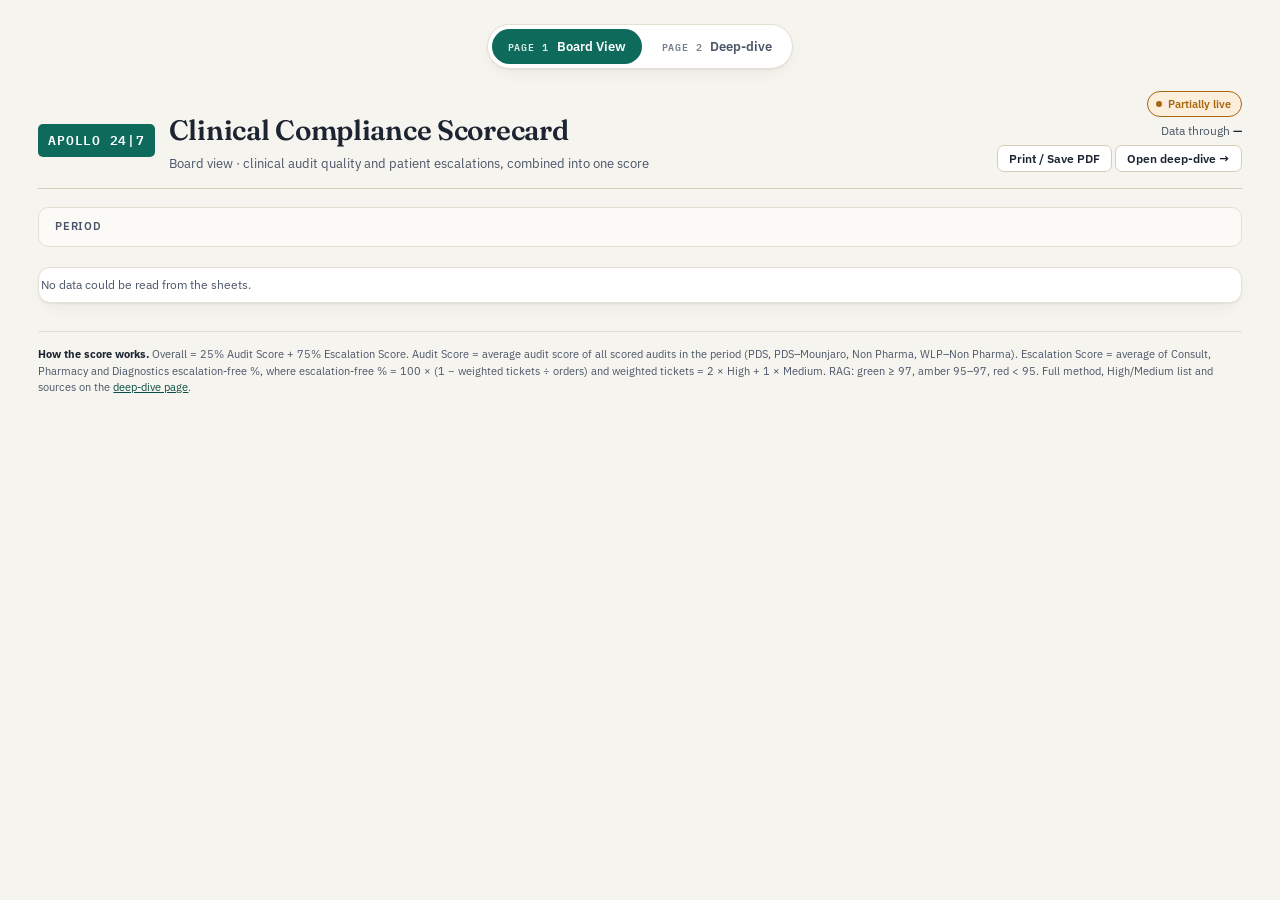
==== scorecard/index.html @ ef75a19c "Add Clinical Compliance Scorecard (board view + deep-dive)" ====
<!doctype html>
<html lang="en">
<head>
<meta charset="utf-8">
<meta name="viewport" content="width=device-width, initial-scale=1">
<title>Clinical Compliance Scorecard</title>
<link rel="preconnect" href="https://fonts.googleapis.com">
<link rel="preconnect" href="https://fonts.gstatic.com" crossorigin>
<link href="https://fonts.googleapis.com/css2?family=Fraunces:opsz,wght@9..144,500;9..144,600&family=IBM+Plex+Sans:wght@400;500;600;700&family=IBM+Plex+Mono:wght@400;500;600&display=swap" rel="stylesheet">
<link rel="stylesheet" href="cc.css">
</head>
<body>
<div class="wrap">
  <div class="pages"><nav>
    <a class="on" href="./"><span class="k">PAGE 1</span>Board View</a>
    <a href="deepdive.html"><span class="k">PAGE 2</span>Deep-dive</a>
  </nav></div>

  <header class="top">
    <div class="top-id">
      <span class="mark">APOLLO 24|7</span>
      <div>
        <h1>Clinical Compliance Scorecard</h1>
        <p>Board view &middot; clinical audit quality and patient escalations, combined into one score</p>
      </div>
    </div>
    <div class="top-meta">
      <span class="status-chip off" id="status"><span class="dot"></span><span id="statusText">Loading live data…</span></span>
      <span>Data through <b id="through">—</b></span>
      <span class="noprint"><button class="btn" onclick="window.print()">Print / Save PDF</button> <a class="btn" href="deepdive.html">Open deep-dive &rarr;</a></span>
    </div>
  </header>

  <div class="periodbar">
    <span class="lbl">Period</span>
    <div class="chips" id="periodChips"></div>
    <span class="range" id="rangeLabel"></span>
  </div>

  <div id="note"></div>
  <div id="content"><div class="loading">Reading the audit, ticket and order sheets…</div></div>

  <footer>
    <div><b style="color:var(--ink)">How the score works.</b> Overall = 25% Audit Score + 75% Escalation Score. Audit Score = average audit score of all scored audits in the period (PDS, PDS&ndash;Mounjaro, Non Pharma, WLP&ndash;Non Pharma). Escalation Score = average of Consult, Pharmacy and Diagnostics escalation-free %, where escalation-free % = 100 &times; (1 &minus; weighted tickets &divide; orders) and weighted tickets = 2 &times; High + 1 &times; Medium. RAG: green &ge; 97, amber 95&ndash;97, red &lt; 95. Full method, High/Medium list and sources on the <a href="deepdive.html">deep-dive page</a>.</div>
  </footer>
</div>

<script src="cc-core.js"></script>
<script>
(function(){
  "use strict";
  var U = CC.util, DATA = null, PERIODS = [], SEL = null;
  function esc(s){ return String(s==null?"":s).replace(/&/g,"&amp;").replace(/</g,"&lt;").replace(/>/g,"&gt;"); }
  function fi(n){ return (n==null||isNaN(n)) ? "—" : Math.round(n).toLocaleString("en-IN"); }
  function f1(n,d){ return (n==null||isNaN(n)) ? "—" : n.toFixed(d==null?1:d); }
  function ragLabel(r){ return r==="green"?"On track":(r==="amber"?"Watch":(r==="red"?"Action needed":"No data")); }
  /* change arrow; higherIsBetter decides the colour */
  function delta(cur, prev, d, higherIsBetter, suffix){
    if(cur==null||prev==null||isNaN(cur)||isNaN(prev)) return '<span class="delta flat">no comparison</span>';
    var diff = cur-prev, eps = Math.pow(10,-(d==null?1:d))/2;
    if(Math.abs(diff) < eps) return '<span class="delta flat">&#9644; no change</span>';
    var good = higherIsBetter ? diff>0 : diff<0;
    return '<span class="delta '+(good?'up':'down')+'">'+(diff>0?'&#9650; +':'&#9660; ')+f1(diff,d)+(suffix||'')+'</span>';
  }

  function render(){
    var p = SEL, pv = CC.previousOf(p);
    var R = CC.compute(DATA, p.start, p.end), P = CC.compute(DATA, pv.start, pv.end);
    var prevOk = pv.start >= CC.CFG.FIRST_MONTH+"-01";
    if(!prevOk) P = null;
    document.getElementById("rangeLabel").innerHTML = U.dateLabel(p.start)+" &ndash; "+U.dateLabel(p.end)+(P?' &middot; compared with <b>'+esc(pv.label)+'</b>':'');
    Array.prototype.forEach.call(document.querySelectorAll("#periodChips .chip"), function(c){ c.classList.toggle("on", c.dataset.k===p.key); });

    /* data-quality note */
    var notes=[];
    if(R.audit.incomplete){
      notes.push("<b>Audit data is incomplete for this period.</b> The live "+R.audit.missing.map(function(m){ return esc(m.type)+" sheet"+(m.from?" starts on "+U.dateLabel(m.from):" has no rows"); }).join(", ")+
        ", so the Audit Score here only covers the audits still held in the sheets. Older audits need an archive sheet (or the BigQuery archive) to be counted.");
    }
    document.getElementById("note").innerHTML = notes.map(function(n){ return '<div class="note">'+n+'</div>'; }).join("");

    var A=R.audit, T=R.tickets, PT=P&&P.tickets;
    /* the comparison window's audits may be missing (rolling audit sheets): then don't compare audit or overall */
    var auditCmp = !!(P && !P.audit.incomplete && !A.incomplete);
    var PA = auditCmp ? P.audit : null;
    var html = '';
    /* ---- hero ---- */
    html += '<div class="hero">';
    html += '<div class="panel score-card '+R.rag+'"><div class="k">Overall clinical compliance score</div>'+
      '<div class="score-big"><span class="v tnum">'+f1(R.overall)+'</span><span class="of">/ 100</span></div>'+
      '<div style="display:flex;gap:10px;align-items:center;flex-wrap:wrap"><span class="rag '+R.rag+'">'+ragLabel(R.rag)+'</span>'+(auditCmp?delta(R.overall,P.overall,1,true)+' <span style="font-size:11.5px;color:var(--ink-soft)">vs '+esc(pv.label)+'</span>':(P?'<span style="font-size:11.5px;color:var(--ink-soft)">no like-for-like comparison: '+esc(pv.label)+' audit data incomplete</span>':''))+'</div>'+
      '<div class="formula"><code>25% &times; '+f1(A.score)+'</code> + <code>75% &times; '+f1(T.score,2)+'</code> = <code>'+f1(R.overall,2)+'</code></div></div>';

    var covPct = A.coverage, covMax = 5, tgtL = CC.CFG.COVERAGE_TARGET_LOW, tgtH = CC.CFG.COVERAGE_TARGET_HIGH;
    html += '<div class="panel"><span class="weight">25%</span><div class="lbl">Audit Score</div>'+
      '<div class="comp-big"><span class="v tnum">'+f1(A.score)+'</span><span class="u">%</span></div>'+
      (PA?delta(A.score,PA.score,1,true,' pts'):(P?'<span class="delta flat">no comparison (audit data incomplete)</span>':''))+
      '<ul class="facts"><li><span><b>'+fi(A.scored)+'</b> scored audits &middot; <b>'+fi(A.zero)+'</b> zero-score (critical)</span></li>'+
      '<li><span><b>'+f1(A.passPct)+'%</b> of audits scored 90% or more</span></li></ul>'+
      '<div class="cov"><div class="lbl" style="margin-bottom:5px">Audit coverage &middot; <b style="color:var(--ink);font-family:var(--font-mono)">'+f1(covPct,2)+'%</b> of '+fi(A.consults)+' consults (target '+tgtL+'&ndash;'+tgtH+'%)</div>'+
      '<div class="bar"><span class="tgt" style="left:'+(tgtL/covMax*100)+'%;width:'+((tgtH-tgtL)/covMax*100)+'%"></span><i style="width:'+Math.min(100,(covPct||0)/covMax*100)+'%"></i></div>'+
      '<div class="cap"><span>0%</span><span>'+covMax+'%</span></div></div></div>';

    html += '<div class="panel"><span class="weight">75%</span><div class="lbl">Escalation Score</div>'+
      '<div class="comp-big"><span class="v tnum">'+f1(T.score,2)+'</span><span class="u">%</span></div>'+
      (PT?delta(T.score,PT.score,2,true,' pts'):'')+
      '<ul class="facts"><li><span><b>'+fi(T.tickets)+'</b> patient escalations &middot; <b>'+fi(T.high)+'</b> High &middot; <b>'+fi(T.medium)+'</b> Medium</span></li>'+
      '<li><span><b>'+f1(T.per10k)+'</b> weighted escalations per 10,000 orders '+(PT?delta(T.per10k,PT.per10k,1,false):'')+'</span></li>'+
      '<li><span>across <b>'+fi(T.orders)+'</b> orders (consult, pharmacy, diagnostics)</span></li></ul></div>';
    html += '</div>';

    /* ---- business lines ---- */
    html += '<div class="section-label"><span class="n">01</span>By business line</div>';
    html += '<div class="panel"><div class="tbl-wrap"><table><thead><tr><th>Business line</th><th class="num">Orders</th><th class="num">Escalations</th><th class="num">High</th><th class="num">Medium</th><th class="num">Weighted / 10k orders</th><th class="num">vs '+(P?esc(pv.label):'previous')+'</th><th class="num">Escalation-free score</th></tr></thead><tbody>';
    T.lines.forEach(function(b,i){
      var pb = PT ? PT.lines[i] : null;
      var r = CC.rag(b.score);
      html += '<tr><td><b>'+esc(b.label)+'</b></td><td class="num">'+fi(b.orders)+'</td><td class="num">'+fi(b.tickets)+'</td><td class="num">'+fi(b.high)+'</td><td class="num">'+fi(b.medium)+'</td>'+
        '<td class="num">'+f1(b.per10k)+'</td><td class="num">'+(pb?delta(b.per10k,pb.per10k,1,false):'—')+'</td>'+
        '<td class="num"><span class="rag '+r+'" style="font-family:var(--font-mono)">'+f1(b.score,2)+'</span></td></tr>';
    });
    html += '<tr class="total"><td>All</td><td class="num">'+fi(T.orders)+'</td><td class="num">'+fi(T.tickets)+'</td><td class="num">'+fi(T.high)+'</td><td class="num">'+fi(T.medium)+'</td><td class="num">'+f1(T.per10k)+'</td><td class="num">'+(PT?delta(T.per10k,PT.per10k,1,false):'—')+'</td><td class="num">'+f1(T.score,2)+' <span style="font-weight:400;color:var(--ink-soft)">(avg)</span></td></tr>';
    html += '</tbody></table></div></div>';

    /* ---- key points + trend ---- */
    html += '<div class="grid2" style="margin-top:0">';
    html += '<div><div class="section-label"><span class="n">02</span>Key points for the board</div><div class="panel"><ul class="points">'+keyPoints(R,P,pv).join("")+'</ul></div></div>';
    html += '<div><div class="section-label"><span class="n">03</span>Month-on-month trend</div><div class="panel">'+trend()+'</div></div>';
    html += '</div>';

    document.getElementById("content").innerHTML = html;
  }

  function keyPoints(R,P,pv){
    var out=[], A=R.audit, T=R.tickets;
    var cls = R.rag==="green"?"":(R.rag==="amber"?"warn":"crit");
    out.push('<li class="'+cls+'"><span class="ic">1</span><span>Overall clinical compliance is <b>'+f1(R.overall)+'</b> ('+ragLabel(R.rag).toLowerCase()+')'+
      ((P&&!P.audit.incomplete&&!A.incomplete)?', '+(R.overall>=P.overall?'up':'down')+' '+f1(Math.abs(R.overall-P.overall))+' points on '+esc(pv.label):'')+'. Escalation Score '+f1(T.score,2)+(P?' ('+(T.score>=P.tickets.score?'up':'down')+' from '+f1(P.tickets.score,2)+')':'')+'.</span></li>');
    var worst = T.lines.filter(function(b){ return b.per10k!=null; }).sort(function(a,b){ return b.per10k-a.per10k; })[0];
    if(worst){
      var pw = P ? P.tickets.lines.filter(function(b){ return b.key===worst.key; })[0] : null;
      out.push('<li class="warn"><span class="ic">2</span><span><b>'+esc(worst.label)+'</b> has the highest escalation rate: <b>'+f1(worst.per10k)+'</b> weighted escalations per 10,000 orders'+
        (pw&&pw.per10k!=null?' ('+(worst.per10k>pw.per10k?'up':'down')+' from '+f1(pw.per10k)+')':'')+'.</span></li>');
    }
    var allHigh=[]; T.lines.forEach(function(b){ b.catList.forEach(function(c){ if(c.sev==="High") allHigh.push({bu:b.label, cat:c.cat, n:c.n}); }); });
    allHigh.sort(function(a,b){ return b.n-a.n; });
    if(allHigh.length && T.high){
      var top=allHigh[0];
      out.push('<li class="crit"><span class="ic">3</span><span>Top High-severity issue: <b>'+esc(top.cat)+'</b> ('+esc(top.bu)+'), <b>'+fi(top.n)+'</b> tickets, '+f1(top.n/T.high*100,0)+'% of all High tickets.</span></li>');
    }
    var cov=A.coverage, inT = cov!=null && cov>=CC.CFG.COVERAGE_TARGET_LOW;
    out.push('<li class="'+(inT?'':'warn')+'"><span class="ic">4</span><span>Audits covered <b>'+f1(cov,2)+'%</b> of consults (target '+CC.CFG.COVERAGE_TARGET_LOW+'&ndash;'+CC.CFG.COVERAGE_TARGET_HIGH+'%), with an average audit score of <b>'+f1(A.score)+'%</b> and <b>'+fi(A.zero)+'</b> zero-score audits.</span></li>');
    return out;
  }

  function trend(){
    var rows = PERIODS.map(function(p){ var r=CC.compute(DATA,p.start,p.end); return {p:p, r:r}; });
    function block(name, get, d, max, min, alt){
      return '<div class="trend-row"><div class="nm">'+name+'</div><div class="trend-cols">'+rows.map(function(x){
        var v=get(x.r); var w = v==null?0:Math.max(2,Math.min(100,(v-min)/(max-min)*100));
        return '<div class="tcol"><span class="m">'+esc(x.p.short)+(x.p.partial?' MTD':'')+(x.r.audit.incomplete?' *':'')+'</span><span class="bar"><i'+(alt?' class="alt"':'')+' style="width:'+w+'%"></i></span><span class="v">'+f1(v,d)+'</span></div>';
      }).join("")+'</div></div>';
    }
    return '<div class="trend">'+
      block("Overall score", function(r){ return r.overall; }, 1, 100, 90)+
      block("Audit Score %", function(r){ return r.audit.score; }, 1, 100, 80)+
      block("Escalation Score %", function(r){ return r.tickets.score; }, 2, 100, 98)+
      block("Weighted escalations / 10k orders", function(r){ return r.tickets.per10k; }, 1, 150, 0, true)+
      '</div><p class="desc" style="margin:12px 0 0">Bars are scaled to show change: overall 90&ndash;100, audit 80&ndash;100, escalation 98&ndash;100, escalation rate 0&ndash;150. * = audit data incomplete that month: the live PDS and Non Pharma audit sheets only hold audits from '+U.dateLabel(DATA.auditFrom&&DATA.auditFrom["PDS"])+', so those months\' audit and overall scores lean on the projects that are still complete.</p>';
  }

  function setStatus(){
    var st = DATA.status, bad = Object.keys(st).filter(function(k){ return st[k]!=="ok"; });
    var chip=document.getElementById("status");
    chip.className = "status-chip"+(bad.length?" warn":"");
    document.getElementById("statusText").textContent = bad.length ? "Partially live" : "Live from Google Sheets";
    chip.title = Object.keys(st).map(function(k){ return k+": "+st[k]; }).join("\n");
    document.getElementById("through").textContent = U.dateLabel(DATA.through);
  }

  CC.load().then(function(d){
    DATA = d; PERIODS = CC.periods(d); setStatus();
    if(!PERIODS.length){ document.getElementById("content").innerHTML='<div class="panel empty">No data could be read from the sheets.</div>'; return; }
    /* default: the last complete month, or MTD if nothing complete yet */
    /* default: the latest period whose audit data is complete (the audit sheets keep a rolling window),
       otherwise the last complete month */
    var okP = PERIODS.filter(function(p){ return !CC.compute(DATA,p.start,p.end).audit.incomplete; });
    var full = PERIODS.filter(function(p){ return !p.partial; });
    SEL = okP.length ? okP[okP.length-1] : (full.length ? full[full.length-1] : PERIODS[PERIODS.length-1]);
    var saved=null; try{ saved=localStorage.getItem("cc_period"); }catch(e){}
    PERIODS.forEach(function(p){ if(p.key===saved) SEL=p; });
    document.getElementById("periodChips").innerHTML = PERIODS.map(function(p){ return '<button class="chip" data-k="'+p.key+'"'+(CC.compute(DATA,p.start,p.end).audit.incomplete?' title="Audit data incomplete for this month"':'')+'>'+esc(p.label)+(CC.compute(DATA,p.start,p.end).audit.incomplete?' *':'')+'</button>'; }).join("");
    document.getElementById("periodChips").addEventListener("click", function(e){
      var k=e.target.dataset&&e.target.dataset.k; if(!k) return;
      PERIODS.forEach(function(p){ if(p.key===k) SEL=p; });
      try{ localStorage.setItem("cc_period", k); }catch(err){}
      render();
    });
    render();
  }).catch(function(e){
    document.getElementById("content").innerHTML='<div class="panel empty">Could not load data: '+esc(e&&e.message||e)+'</div>';
  });
})();
</script>
</body>
</html>
---- scorecard/cc.css ----
/* Clinical Compliance Scorecard — shared styles (Board + Deep-dive) */
:root{
  --ink:#1B2430; --ink-soft:#4A5568; --ink-faint:#6B7380; --paper:#F6F4EE; --surface:#FFFFFF; --surface-2:#FBFAF6;
  --line:#E4DFD1; --line-strong:#D3CCB8; --accent:#0E6B5C; --accent-ink:#0A4E43;
  --accent-soft:#E2F0EA; --accent-soft-line:#BFDCCE; --good:#2E7D46; --good-soft:#E5F3E7;
  --warn:#A8650F; --warn-soft:#FBEEDA; --crit:#AE2E20; --crit-soft:#FBE7E2;
  --shadow: 0 1px 2px rgba(27,36,48,.06), 0 6px 20px -8px rgba(27,36,48,.10);
  --font-display:'Fraunces', Georgia, 'Iowan Old Style', serif;
  --font-body:'IBM Plex Sans', -apple-system, BlinkMacSystemFont, 'Segoe UI', sans-serif;
  --font-mono:'IBM Plex Mono', ui-monospace, SFMono-Regular, Menlo, monospace;
}
@media (prefers-color-scheme: dark){
  :root:not([data-theme="light"]){
    --ink:#EDE9DE; --ink-soft:#AFA890; --ink-faint:#8F8A76; --paper:#181A16; --surface:#212319; --surface-2:#1D1F17;
    --line:#34362A; --line-strong:#43452F; --accent:#4FBFA3; --accent-ink:#8FDCC6;
    --accent-soft:#1C2E28; --accent-soft-line:#2E4A3F; --good:#5FBF7A; --good-soft:#1B2A1E;
    --warn:#E0A64B; --warn-soft:#332711; --crit:#E37060; --crit-soft:#341C17;
    --shadow: 0 1px 2px rgba(0,0,0,.3), 0 10px 26px -10px rgba(0,0,0,.5);
  }
}
:root[data-theme="dark"]{
  --ink:#EDE9DE; --ink-soft:#AFA890; --ink-faint:#8F8A76; --paper:#181A16; --surface:#212319; --surface-2:#1D1F17;
  --line:#34362A; --line-strong:#43452F; --accent:#4FBFA3; --accent-ink:#8FDCC6;
  --accent-soft:#1C2E28; --accent-soft-line:#2E4A3F; --good:#5FBF7A; --good-soft:#1B2A1E;
  --warn:#E0A64B; --warn-soft:#332711; --crit:#E37060; --crit-soft:#341C17;
  --shadow: 0 1px 2px rgba(0,0,0,.3), 0 10px 26px -10px rgba(0,0,0,.5);
}
*{box-sizing:border-box}
html{background:var(--paper)}
body{margin:0;background:var(--paper);color:var(--ink);overflow-x:hidden;font-family:var(--font-body);font-size:14px;line-height:1.5;
  padding:24px clamp(16px,3vw,40px) 56px;-webkit-font-smoothing:antialiased}
.wrap{max-width:1240px;margin:0 auto}
a{color:var(--accent-ink)}
.tnum{font-variant-numeric:tabular-nums}
button{font-family:inherit}
button:focus-visible,a:focus-visible,input:focus-visible{outline:2px solid var(--accent);outline-offset:2px}

/* page switch */
.pages{display:flex;justify-content:center;margin:0 0 22px}
.pages nav{display:inline-flex;gap:4px;padding:4px;background:var(--surface);border:1px solid var(--line);border-radius:99px;box-shadow:var(--shadow)}
.pages a{display:inline-flex;align-items:center;gap:8px;padding:8px 16px;border-radius:99px;text-decoration:none;color:var(--ink-soft);font-size:12.5px;font-weight:600}
.pages a .k{font-family:var(--font-mono);font-size:10px;letter-spacing:.08em;opacity:.75}
.pages a:hover{color:var(--ink)}
.pages a.on{background:var(--accent);color:#fff}
.pages a.on .k{opacity:.85}

/* header */
.top{display:flex;justify-content:space-between;align-items:flex-end;gap:20px;flex-wrap:wrap;padding-bottom:16px;margin-bottom:18px;border-bottom:1px solid var(--line-strong)}
.top-id{display:flex;align-items:center;gap:14px}
.mark{font-family:var(--font-mono);font-weight:600;font-size:12.5px;letter-spacing:.06em;background:var(--accent);color:var(--surface);padding:7px 10px;border-radius:5px;white-space:nowrap}
.top h1{font-family:var(--font-display);font-weight:600;font-size:28px;letter-spacing:-.01em;margin:0;text-wrap:balance}
.top p{margin:3px 0 0;color:var(--ink-soft);font-size:12.5px}
.top-meta{text-align:right;font-size:12px;color:var(--ink-soft);display:flex;flex-direction:column;gap:5px;align-items:flex-end}
.top-meta b{color:var(--ink);font-weight:600}
.status-chip{display:inline-flex;align-items:center;gap:6px;background:var(--accent-soft);border:1px solid var(--accent-soft-line);color:var(--accent-ink);
  padding:4px 10px 4px 8px;border-radius:99px;font-size:11px;font-weight:600}
.status-chip .dot{width:6px;height:6px;border-radius:50%;background:var(--accent)}
.status-chip.warn{background:var(--warn-soft);border-color:var(--warn);color:var(--warn)} .status-chip.warn .dot{background:var(--warn)}
.status-chip.off{background:var(--surface-2);border-color:var(--line-strong);color:var(--ink-soft)} .status-chip.off .dot{background:var(--ink-soft)}
.btn{font-size:11.5px;font-weight:600;padding:5px 11px;border-radius:7px;border:1px solid var(--line-strong);background:var(--surface);color:var(--ink);cursor:pointer;text-decoration:none}
.btn:hover{border-color:var(--accent)}

/* period bar */
.periodbar{display:flex;align-items:center;gap:10px 14px;flex-wrap:wrap;margin-bottom:20px;padding:11px 16px;background:var(--surface-2);border:1px solid var(--line);border-radius:10px}
.lbl{font-size:10.5px;font-weight:600;letter-spacing:.06em;text-transform:uppercase;color:var(--ink-soft)}
.chips{display:flex;gap:6px;flex-wrap:wrap}
.chip{font-size:11.5px;font-weight:600;padding:5px 12px;border-radius:99px;border:1px solid var(--line-strong);background:var(--surface);color:var(--ink-soft);cursor:pointer}
.chip:hover{border-color:var(--accent);color:var(--ink)}
.chip.on{background:var(--accent);border-color:var(--accent);color:#fff}
.periodbar .range{margin-left:auto;font-size:11.5px;color:var(--ink-soft)} .periodbar .range b{color:var(--ink);font-family:var(--font-mono)}
.dates{display:flex;align-items:center;gap:6px}
.dates input{font-family:var(--font-mono);font-size:11.5px;border:1px solid var(--line-strong);border-radius:6px;padding:4px 7px;background:var(--surface);color:var(--ink)}

/* sections + panels */
.section-label{font-family:var(--font-mono);font-size:10.5px;font-weight:600;letter-spacing:.12em;text-transform:uppercase;color:var(--ink-soft);display:flex;align-items:center;gap:8px;margin:26px 0 12px}
.section-label .n{color:var(--accent-ink)}
.section-label::after{content:"";flex:1;height:1px;background:var(--line)}
.panel{background:var(--surface);border:1px solid var(--line);border-radius:12px;padding:18px 20px;box-shadow:var(--shadow);min-width:0}
.panel h2{font-family:var(--font-display);font-weight:600;font-size:17px;margin:0 0 4px}
.desc{font-size:12px;color:var(--ink-soft);margin:0 0 14px}

/* hero */
.hero{display:grid;grid-template-columns:minmax(0,1.25fr) minmax(0,1fr) minmax(0,1fr);gap:16px}
@media (max-width:960px){ .hero{grid-template-columns:1fr} }
.score-card{position:relative;overflow:hidden;border-top:4px solid var(--line-strong)}
.score-card.green{border-top-color:var(--good)} .score-card.amber{border-top-color:var(--warn)} .score-card.red{border-top-color:var(--crit)}
.score-card .k{font-size:10.5px;font-weight:600;letter-spacing:.08em;text-transform:uppercase;color:var(--ink-soft)}
.score-big{display:flex;align-items:baseline;gap:8px;margin:8px 0 6px}
.score-big .v{font-family:var(--font-mono);font-size:64px;font-weight:600;letter-spacing:-.03em;line-height:1}
.score-big .of{font-family:var(--font-mono);font-size:16px;color:var(--ink-soft)}
.comp-big{display:flex;align-items:baseline;gap:6px;margin:8px 0 4px}
.comp-big .v{font-family:var(--font-mono);font-size:38px;font-weight:600;letter-spacing:-.02em;line-height:1.05}
.comp-big .u{font-family:var(--font-mono);font-size:14px;color:var(--ink-soft)}
.weight{float:right;font-family:var(--font-mono);font-size:11px;font-weight:600;color:var(--accent-ink);background:var(--accent-soft);border:1px solid var(--accent-soft-line);border-radius:99px;padding:2px 9px}
.rag{display:inline-flex;align-items:center;gap:6px;font-size:11.5px;font-weight:700;padding:3px 10px;border-radius:99px;letter-spacing:.02em}
.rag::before{content:"";width:7px;height:7px;border-radius:50%;background:currentColor}
.rag.green{background:var(--good-soft);color:var(--good)} .rag.amber{background:var(--warn-soft);color:var(--warn)} .rag.red{background:var(--crit-soft);color:var(--crit)} .rag.none{background:var(--surface-2);color:var(--ink-soft)}
.delta{font-family:var(--font-mono);font-size:12px;font-weight:600}
.delta.up{color:var(--good)} .delta.down{color:var(--crit)} .delta.flat{color:var(--ink-soft)}
.delta.bad-up{color:var(--crit)} .delta.good-down{color:var(--good)}
.facts{list-style:none;margin:12px 0 0;padding:12px 0 0;border-top:1px solid var(--line);display:grid;gap:6px;font-size:12.5px;color:var(--ink-soft)}
.facts b{color:var(--ink);font-family:var(--font-mono);font-weight:600}
.formula{margin-top:12px;font-size:11.5px;color:var(--ink-soft)}
.formula code{font-family:var(--font-mono);background:var(--surface-2);border:1px solid var(--line);padding:1px 6px;border-radius:4px;color:var(--ink)}

/* coverage meter with target band */
.cov{margin-top:10px}
.cov .bar{position:relative;height:9px;border-radius:99px;background:var(--surface-2);border:1px solid var(--line);overflow:hidden}
.cov .bar i{position:absolute;left:0;top:0;bottom:0;background:var(--accent);border-radius:99px}
.cov .bar .tgt{position:absolute;top:0;bottom:0;background:repeating-linear-gradient(45deg,rgba(46,125,70,.25) 0 4px,transparent 4px 8px);border-left:1px solid var(--good);border-right:1px solid var(--good)}
.cov .cap{display:flex;justify-content:space-between;font-size:11px;color:var(--ink-soft);margin-top:4px}

/* tables */
.tbl-wrap{overflow-x:auto}
table{width:100%;border-collapse:collapse;font-size:12.5px}
th{text-align:left;font-size:10.5px;letter-spacing:.05em;text-transform:uppercase;color:var(--ink-soft);font-weight:600;padding:0 10px 8px;border-bottom:1px solid var(--line-strong);white-space:nowrap}
td{padding:9px 10px;border-bottom:1px solid var(--line);vertical-align:middle;white-space:nowrap}
tr:last-child td{border-bottom:none}
td.num,th.num{text-align:right;font-family:var(--font-mono)}
tr.total td{font-weight:700;border-top:1px solid var(--line-strong)}
td.wrap{white-space:normal;min-width:220px}
.sev{display:inline-block;font-size:10.5px;font-weight:700;letter-spacing:.04em;padding:2px 8px;border-radius:99px}
.sev.High{background:var(--crit-soft);color:var(--crit)} .sev.Medium{background:var(--warn-soft);color:var(--warn)}
.meter{display:inline-flex;align-items:center;gap:8px;justify-content:flex-end}
.meter .track{width:80px;height:6px;border-radius:99px;background:var(--surface-2);border:1px solid var(--line);overflow:hidden;display:inline-block}
.meter .track i{display:block;height:100%;background:var(--accent)}
.meter .track i.warn{background:var(--warn)} .meter .track i.crit{background:var(--crit)}
.empty{font-size:12px;color:var(--ink-soft);padding:8px 2px}

/* grids */
.grid2{display:grid;grid-template-columns:minmax(0,1fr) minmax(0,1fr);gap:16px}
@media (max-width:960px){ .grid2{grid-template-columns:1fr} }

/* key points */
.points{margin:0;padding:0;list-style:none;display:grid;gap:10px}
.points li{display:grid;grid-template-columns:22px minmax(0,1fr);gap:8px;font-size:13px;line-height:1.5}
.points li .ic{width:22px;height:22px;border-radius:6px;display:inline-flex;align-items:center;justify-content:center;font-size:11px;font-weight:700;font-family:var(--font-mono);background:var(--accent-soft);color:var(--accent-ink)}
.points li.warn .ic{background:var(--warn-soft);color:var(--warn)} .points li.crit .ic{background:var(--crit-soft);color:var(--crit)}

/* trend bars */
.trend{display:grid;gap:14px}
.trend-row{display:grid;grid-template-columns:140px minmax(0,1fr);gap:12px;align-items:center}
.trend-row .nm{font-size:12px;color:var(--ink-soft);font-weight:600}
.trend-cols{display:grid;gap:8px}
.tcol{display:grid;grid-template-columns:90px minmax(0,1fr) 72px;gap:10px;align-items:center;font-size:12px}
.tcol .m{color:var(--ink-soft);font-family:var(--font-mono);font-size:11.5px}
.tcol .bar{height:10px;border-radius:99px;background:var(--surface-2);border:1px solid var(--line);overflow:hidden}
.tcol .bar i{display:block;height:100%;background:var(--accent);border-radius:99px}
.tcol .bar i.alt{background:var(--warn)}
.tcol .v{text-align:right;font-family:var(--font-mono);font-weight:600}

.note{font-size:12px;color:var(--warn);background:var(--warn-soft);border:1px solid var(--warn);border-radius:8px;padding:9px 12px;margin:0 0 16px}
.note b{color:inherit}
.method{font-size:12.5px;color:var(--ink-soft);line-height:1.6}
.method h3{font-size:13px;color:var(--ink);margin:14px 0 4px}
.method code{font-family:var(--font-mono);background:var(--surface-2);border:1px solid var(--line);padding:1px 6px;border-radius:4px;color:var(--ink);font-size:11.5px}
.map{display:grid;grid-template-columns:repeat(3,minmax(0,1fr));gap:12px;margin-top:8px}
@media (max-width:960px){ .map{grid-template-columns:1fr} }
.map div{background:var(--surface-2);border:1px solid var(--line);border-radius:8px;padding:10px 12px;font-size:12px}
.map b{display:block;color:var(--ink);margin-bottom:4px}
footer{margin-top:28px;padding-top:14px;border-top:1px solid var(--line);font-size:11px;color:var(--ink-soft)}
.src{display:grid;grid-template-columns:max-content minmax(0,1fr);gap:4px 10px;margin-top:8px}
.src .sn{font-family:var(--font-mono);color:var(--ink)}
.src a{overflow:hidden;text-overflow:ellipsis;white-space:nowrap;min-width:0;text-decoration:none}
@media (max-width:560px){ .top-id{flex-direction:column;align-items:flex-start;gap:10px} .top h1{font-size:24px} .trend-row{grid-template-columns:1fr;gap:6px} .tcol{grid-template-columns:86px minmax(0,1fr) 58px} .src{grid-template-columns:1fr} .top-meta{align-items:flex-start;text-align:left} .periodbar .range{margin-left:0} .score-big .v{font-size:52px} }

.loading{padding:60px 0;text-align:center;color:var(--ink-soft);font-size:13px}

/* print: board pack */
@media print{
  :root{ --ink:#1B2430; --ink-soft:#4A5568; --paper:#FFFFFF; --surface:#FFFFFF; --surface-2:#F7F6F2; --line:#E4DFD1; --line-strong:#D3CCB8;
    --accent:#0E6B5C; --accent-ink:#0A4E43; --accent-soft:#E2F0EA; --accent-soft-line:#BFDCCE; --good:#2E7D46; --good-soft:#E5F3E7;
    --warn:#A8650F; --warn-soft:#FBEEDA; --crit:#AE2E20; --crit-soft:#FBE7E2; --shadow:none; }
  body{padding:0;font-size:12px}
  .pages,.periodbar .chips,.noprint,.dates{display:none !important}
  .panel{break-inside:avoid}
  @page{size:A4 landscape;margin:12mm}
}
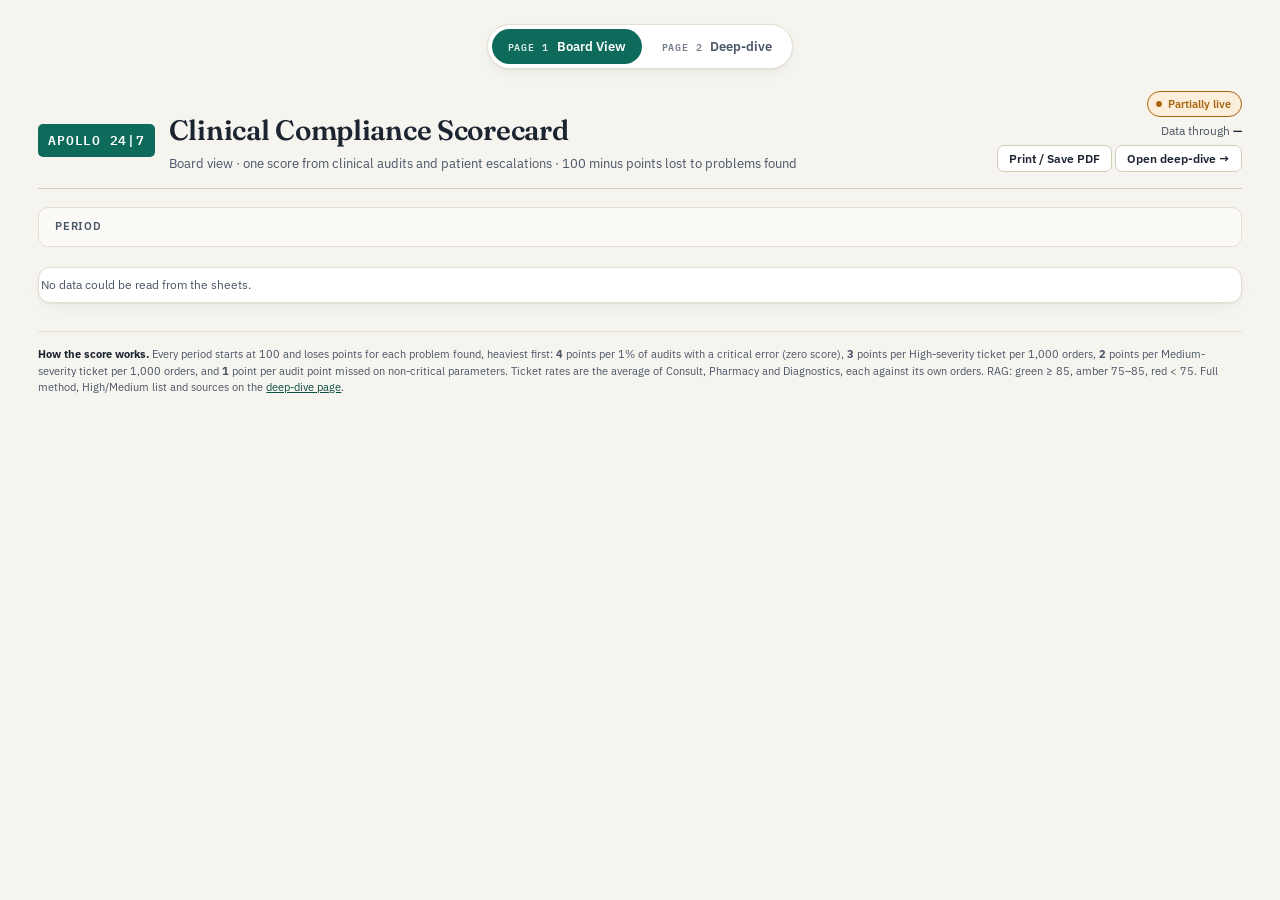
==== commit 8946c793: "Scorecard: deduction-based score (critical x4, High x3, Medium x2, non-critical misses x1)" ====
--- a/scorecard/index.html
+++ b/scorecard/index.html
@@ -21,7 +21,7 @@
       <span class="mark">APOLLO 24|7</span>
       <div>
         <h1>Clinical Compliance Scorecard</h1>
-        <p>Board view &middot; clinical audit quality and patient escalations, combined into one score</p>
+        <p>Board view &middot; one score from clinical audits and patient escalations &middot; 100 minus points lost to problems found</p>
       </div>
     </div>
     <div class="top-meta">
@@ -41,7 +41,7 @@
   <div id="content"><div class="loading">Reading the audit, ticket and order sheets…</div></div>
 
   <footer>
-    <div><b style="color:var(--ink)">How the score works.</b> Overall = 25% Audit Score + 75% Escalation Score. Audit Score = average audit score of all scored audits in the period (PDS, PDS&ndash;Mounjaro, Non Pharma, WLP&ndash;Non Pharma). Escalation Score = average of Consult, Pharmacy and Diagnostics escalation-free %, where escalation-free % = 100 &times; (1 &minus; weighted tickets &divide; orders) and weighted tickets = 2 &times; High + 1 &times; Medium. RAG: green &ge; 97, amber 95&ndash;97, red &lt; 95. Full method, High/Medium list and sources on the <a href="deepdive.html">deep-dive page</a>.</div>
+    <div><b style="color:var(--ink)">How the score works.</b> Every period starts at 100 and loses points for each problem found, heaviest first: <b>4</b> points per 1% of audits with a critical error (zero score), <b>3</b> points per High-severity ticket per 1,000 orders, <b>2</b> points per Medium-severity ticket per 1,000 orders, and <b>1</b> point per audit point missed on non-critical parameters. Ticket rates are the average of Consult, Pharmacy and Diagnostics, each against its own orders. RAG: green &ge; 85, amber 75&ndash;85, red &lt; 75. Full method, High/Medium list and sources on the <a href="deepdive.html">deep-dive page</a>.</div>
   </footer>
 </div>
 
@@ -75,51 +75,55 @@
     var notes=[];
     if(R.audit.incomplete){
       notes.push("<b>Audit data is incomplete for this period.</b> The live "+R.audit.missing.map(function(m){ return esc(m.type)+" sheet"+(m.from?" starts on "+U.dateLabel(m.from):" has no rows"); }).join(", ")+
-        ", so the Audit Score here only covers the audits still held in the sheets. Older audits need an archive sheet (or the BigQuery archive) to be counted.");
+        ", so the audit deductions here only use the audits still held in the sheets. Older audits need an archive sheet (or the BigQuery archive) to be counted.");
     }
     document.getElementById("note").innerHTML = notes.map(function(n){ return '<div class="note">'+n+'</div>'; }).join("");
 
-    var A=R.audit, T=R.tickets, PT=P&&P.tickets;
-    /* the comparison window's audits may be missing (rolling audit sheets): then don't compare audit or overall */
+    var A=R.audit, T=R.tickets, D=R.deductions, PT=P&&P.tickets;
+    /* the comparison window's audits may be missing (rolling audit sheets): then don't compare the overall
+       score or the audit-based deductions — ticket deductions still compare */
     var auditCmp = !!(P && !P.audit.incomplete && !A.incomplete);
-    var PA = auditCmp ? P.audit : null;
+    var PD = P ? P.deductions : null;
+    var KEYS = ["critical","high","medium","others"];
+    var NAMES = {critical:"Critical errors", high:"High tickets", medium:"Medium tickets", others:"Non-critical audit misses"};
+    var HOW = {critical:"zero-score audits as % of audits &times; 4", high:"High tickets per 1,000 orders &times; 3", medium:"Medium tickets per 1,000 orders &times; 2", others:"audit points missed on other parameters &times; 1"};
     var html = '';
-    /* ---- hero ---- */
-    html += '<div class="hero">';
+    /* ---- hero: score + where the points go ---- */
+    html += '<div class="hero two">';
     html += '<div class="panel score-card '+R.rag+'"><div class="k">Overall clinical compliance score</div>'+
       '<div class="score-big"><span class="v tnum">'+f1(R.overall)+'</span><span class="of">/ 100</span></div>'+
-      '<div style="display:flex;gap:10px;align-items:center;flex-wrap:wrap"><span class="rag '+R.rag+'">'+ragLabel(R.rag)+'</span>'+(auditCmp?delta(R.overall,P.overall,1,true)+' <span style="font-size:11.5px;color:var(--ink-soft)">vs '+esc(pv.label)+'</span>':(P?'<span style="font-size:11.5px;color:var(--ink-soft)">no like-for-like comparison: '+esc(pv.label)+' audit data incomplete</span>':''))+'</div>'+
-      '<div class="formula"><code>25% &times; '+f1(A.score)+'</code> + <code>75% &times; '+f1(T.score,2)+'</code> = <code>'+f1(R.overall,2)+'</code></div></div>';
-
-    var covPct = A.coverage, covMax = 5, tgtL = CC.CFG.COVERAGE_TARGET_LOW, tgtH = CC.CFG.COVERAGE_TARGET_HIGH;
-    html += '<div class="panel"><span class="weight">25%</span><div class="lbl">Audit Score</div>'+
-      '<div class="comp-big"><span class="v tnum">'+f1(A.score)+'</span><span class="u">%</span></div>'+
-      (PA?delta(A.score,PA.score,1,true,' pts'):(P?'<span class="delta flat">no comparison (audit data incomplete)</span>':''))+
-      '<ul class="facts"><li><span><b>'+fi(A.scored)+'</b> scored audits &middot; <b>'+fi(A.zero)+'</b> zero-score (critical)</span></li>'+
-      '<li><span><b>'+f1(A.passPct)+'%</b> of audits scored 90% or more</span></li></ul>'+
-      '<div class="cov"><div class="lbl" style="margin-bottom:5px">Audit coverage &middot; <b style="color:var(--ink);font-family:var(--font-mono)">'+f1(covPct,2)+'%</b> of '+fi(A.consults)+' consults (target '+tgtL+'&ndash;'+tgtH+'%)</div>'+
-      '<div class="bar"><span class="tgt" style="left:'+(tgtL/covMax*100)+'%;width:'+((tgtH-tgtL)/covMax*100)+'%"></span><i style="width:'+Math.min(100,(covPct||0)/covMax*100)+'%"></i></div>'+
-      '<div class="cap"><span>0%</span><span>'+covMax+'%</span></div></div></div>';
-
-    html += '<div class="panel"><span class="weight">75%</span><div class="lbl">Escalation Score</div>'+
-      '<div class="comp-big"><span class="v tnum">'+f1(T.score,2)+'</span><span class="u">%</span></div>'+
-      (PT?delta(T.score,PT.score,2,true,' pts'):'')+
-      '<ul class="facts"><li><span><b>'+fi(T.tickets)+'</b> patient escalations &middot; <b>'+fi(T.high)+'</b> High &middot; <b>'+fi(T.medium)+'</b> Medium</span></li>'+
-      '<li><span><b>'+f1(T.per10k)+'</b> weighted escalations per 10,000 orders '+(PT?delta(T.per10k,PT.per10k,1,false):'')+'</span></li>'+
-      '<li><span>across <b>'+fi(T.orders)+'</b> orders (consult, pharmacy, diagnostics)</span></li></ul></div>';
+      '<div style="display:flex;gap:10px;align-items:center;flex-wrap:wrap"><span class="rag '+R.rag+'">'+ragLabel(R.rag)+'</span>'+
+        (auditCmp?delta(R.overall,P.overall,1,true)+' <span style="font-size:11.5px;color:var(--ink-soft)">vs '+esc(pv.label)+'</span>':(P?'<span style="font-size:11.5px;color:var(--ink-soft)">no like-for-like comparison: '+esc(pv.label)+' audit data incomplete</span>':''))+'</div>'+
+      '<div class="formula">Starts at <code>100</code>, minus <code>'+f1(D.total)+'</code> points lost to problems found.</div>'+
+      '<ul class="facts"><li><span><b>'+fi(A.scored)+'</b> audits scored &middot; <b>'+f1(A.coverage,2)+'%</b> of consults (target '+CC.CFG.COVERAGE_TARGET_LOW+'&ndash;'+CC.CFG.COVERAGE_TARGET_HIGH+'%)</span></li>'+
+      '<li><span><b>'+fi(T.tickets)+'</b> patient escalations on <b>'+fi(T.orders)+'</b> orders</span></li></ul></div>';
+
+    var maxPts = Math.max.apply(null, KEYS.map(function(k){ return D[k].pts||0; }).concat([1]));
+    html += '<div class="panel"><div class="lbl" style="margin-bottom:4px">Where the points are lost</div><p class="desc" style="margin-bottom:10px">Heaviest problem first. Bigger bar = more room to improve.</p>'+
+      '<div class="tbl-wrap"><table><thead><tr><th>Problem</th><th class="num">Rate</th><th class="num">Points lost</th><th class="num">vs '+(P?esc(pv.label):'previous')+'</th></tr></thead><tbody>'+
+      KEYS.map(function(k){
+        var x=D[k], px=PD?PD[k]:null, isAudit=(k==="critical"||k==="others");
+        var cmp = px && (!isAudit || auditCmp) ? delta(x.pts,px.pts,1,false) : '<span class="delta flat">—</span>';
+        var w = x.pts==null?0:Math.max(3, x.pts/maxPts*100);
+        var cls = k==="critical"?"crit":(k==="high"?"crit":(k==="medium"?"warn":""));
+        return '<tr><td class="wrap"><b>'+NAMES[k]+'</b><div style="font-size:11px;color:var(--ink-soft)">'+HOW[k]+'</div></td>'+
+          '<td class="num">'+f1(x.rate,2)+'<div style="font-size:10.5px;color:var(--ink-soft);font-family:var(--font-body)">'+x.unit+'</div></td>'+
+          '<td class="num"><span class="meter"><span class="track" style="width:110px"><i class="'+cls+'" style="width:'+w.toFixed(1)+'%"></i></span><b>&minus;'+f1(x.pts)+'</b></span></td>'+
+          '<td class="num">'+cmp+'</td></tr>';
+      }).join("")+
+      '<tr class="total"><td>Total points lost</td><td></td><td class="num">&minus;'+f1(D.total)+'</td><td class="num">'+(auditCmp?delta(D.total,PD.total,1,false):'—')+'</td></tr>'+
+      '</tbody></table></div></div>';
     html += '</div>';
 
     /* ---- business lines ---- */
-    html += '<div class="section-label"><span class="n">01</span>By business line</div>';
-    html += '<div class="panel"><div class="tbl-wrap"><table><thead><tr><th>Business line</th><th class="num">Orders</th><th class="num">Escalations</th><th class="num">High</th><th class="num">Medium</th><th class="num">Weighted / 10k orders</th><th class="num">vs '+(P?esc(pv.label):'previous')+'</th><th class="num">Escalation-free score</th></tr></thead><tbody>';
+    html += '<div class="section-label"><span class="n">01</span>Patient escalations by business line</div>';
+    html += '<div class="panel"><p class="desc">Each line counts equally in the High and Medium deductions (the deduction uses the average of the three rates).</p><div class="tbl-wrap"><table><thead><tr><th>Business line</th><th class="num">Orders</th><th class="num">High</th><th class="num">High / 1,000</th><th class="num">Medium</th><th class="num">Medium / 1,000</th><th class="num">Points lost (3&times;H + 2&times;M)</th><th class="num">vs '+(P?esc(pv.label):'previous')+'</th></tr></thead><tbody>';
     T.lines.forEach(function(b,i){
       var pb = PT ? PT.lines[i] : null;
-      var r = CC.rag(b.score);
-      html += '<tr><td><b>'+esc(b.label)+'</b></td><td class="num">'+fi(b.orders)+'</td><td class="num">'+fi(b.tickets)+'</td><td class="num">'+fi(b.high)+'</td><td class="num">'+fi(b.medium)+'</td>'+
-        '<td class="num">'+f1(b.per10k)+'</td><td class="num">'+(pb?delta(b.per10k,pb.per10k,1,false):'—')+'</td>'+
-        '<td class="num"><span class="rag '+r+'" style="font-family:var(--font-mono)">'+f1(b.score,2)+'</span></td></tr>';
+      html += '<tr><td><b>'+esc(b.label)+'</b></td><td class="num">'+fi(b.orders)+'</td><td class="num">'+fi(b.high)+'</td><td class="num">'+f1(b.highPer1k,2)+'</td><td class="num">'+fi(b.medium)+'</td><td class="num">'+f1(b.medPer1k,2)+'</td>'+
+        '<td class="num"><b>&minus;'+f1(b.ptsLost)+'</b></td><td class="num">'+(pb?delta(b.ptsLost,pb.ptsLost,1,false):'—')+'</td></tr>';
     });
-    html += '<tr class="total"><td>All</td><td class="num">'+fi(T.orders)+'</td><td class="num">'+fi(T.tickets)+'</td><td class="num">'+fi(T.high)+'</td><td class="num">'+fi(T.medium)+'</td><td class="num">'+f1(T.per10k)+'</td><td class="num">'+(PT?delta(T.per10k,PT.per10k,1,false):'—')+'</td><td class="num">'+f1(T.score,2)+' <span style="font-weight:400;color:var(--ink-soft)">(avg)</span></td></tr>';
+    html += '<tr class="total"><td>Average of the three</td><td class="num">'+fi(T.orders)+'</td><td class="num">'+fi(T.high)+'</td><td class="num">'+f1(D.high.rate,2)+'</td><td class="num">'+fi(T.medium)+'</td><td class="num">'+f1(D.medium.rate,2)+'</td><td class="num">&minus;'+f1((D.high.pts||0)+(D.medium.pts||0))+'</td><td class="num">'+(PD?delta((D.high.pts||0)+(D.medium.pts||0),(PD.high.pts||0)+(PD.medium.pts||0),1,false):'—')+'</td></tr>';
     html += '</tbody></table></div></div>';
 
     /* ---- key points + trend ---- */
@@ -132,41 +136,38 @@
   }
 
   function keyPoints(R,P,pv){
-    var out=[], A=R.audit, T=R.tickets;
+    var out=[], A=R.audit, T=R.tickets, D=R.deductions;
     var cls = R.rag==="green"?"":(R.rag==="amber"?"warn":"crit");
-    out.push('<li class="'+cls+'"><span class="ic">1</span><span>Overall clinical compliance is <b>'+f1(R.overall)+'</b> ('+ragLabel(R.rag).toLowerCase()+')'+
-      ((P&&!P.audit.incomplete&&!A.incomplete)?', '+(R.overall>=P.overall?'up':'down')+' '+f1(Math.abs(R.overall-P.overall))+' points on '+esc(pv.label):'')+'. Escalation Score '+f1(T.score,2)+(P?' ('+(T.score>=P.tickets.score?'up':'down')+' from '+f1(P.tickets.score,2)+')':'')+'.</span></li>');
-    var worst = T.lines.filter(function(b){ return b.per10k!=null; }).sort(function(a,b){ return b.per10k-a.per10k; })[0];
-    if(worst){
-      var pw = P ? P.tickets.lines.filter(function(b){ return b.key===worst.key; })[0] : null;
-      out.push('<li class="warn"><span class="ic">2</span><span><b>'+esc(worst.label)+'</b> has the highest escalation rate: <b>'+f1(worst.per10k)+'</b> weighted escalations per 10,000 orders'+
-        (pw&&pw.per10k!=null?' ('+(worst.per10k>pw.per10k?'up':'down')+' from '+f1(pw.per10k)+')':'')+'.</span></li>');
-    }
+    var cmpOk = P && !P.audit.incomplete && !A.incomplete;
+    out.push('<li class="'+cls+'"><span class="ic">1</span><span>Clinical compliance score is <b>'+f1(R.overall)+'</b> / 100 ('+ragLabel(R.rag).toLowerCase()+')'+
+      (cmpOk?', '+(R.overall>=P.overall?'up':'down')+' '+f1(Math.abs(R.overall-P.overall))+' points on '+esc(pv.label):'')+'. <b>'+f1(D.total)+'</b> points are lost to problems found.</span></li>');
+    var NAMES = {critical:"critical errors (zero-score audits)", high:"High-severity tickets", medium:"Medium-severity tickets", others:"non-critical audit misses"};
+    var big = ["critical","high","medium","others"].filter(function(k){ return D[k].pts!=null; }).sort(function(a,b){ return D[b].pts-D[a].pts; })[0];
+    if(big) out.push('<li class="warn"><span class="ic">2</span><span>Biggest improvement area: <b>'+NAMES[big]+'</b>, costing <b>'+f1(D[big].pts)+'</b> points ('+f1(D[big].rate,2)+' '+D[big].unit+').</span></li>');
+    var worst = T.lines.filter(function(b){ return b.ptsLost!=null; }).sort(function(a,b){ return b.ptsLost-a.ptsLost; })[0];
     var allHigh=[]; T.lines.forEach(function(b){ b.catList.forEach(function(c){ if(c.sev==="High") allHigh.push({bu:b.label, cat:c.cat, n:c.n}); }); });
     allHigh.sort(function(a,b){ return b.n-a.n; });
     if(allHigh.length && T.high){
       var top=allHigh[0];
-      out.push('<li class="crit"><span class="ic">3</span><span>Top High-severity issue: <b>'+esc(top.cat)+'</b> ('+esc(top.bu)+'), <b>'+fi(top.n)+'</b> tickets, '+f1(top.n/T.high*100,0)+'% of all High tickets.</span></li>');
+      out.push('<li class="crit"><span class="ic">3</span><span>Top High-severity ticket: <b>'+esc(top.cat)+'</b> ('+esc(top.bu)+'), <b>'+fi(top.n)+'</b> tickets, '+f1(top.n/T.high*100,0)+'% of all High tickets'+(worst?'. <b>'+esc(worst.label)+'</b> loses the most points from tickets (&minus;'+f1(worst.ptsLost)+').':'.')+'</span></li>');
     }
-    var cov=A.coverage, inT = cov!=null && cov>=CC.CFG.COVERAGE_TARGET_LOW;
-    out.push('<li class="'+(inT?'':'warn')+'"><span class="ic">4</span><span>Audits covered <b>'+f1(cov,2)+'%</b> of consults (target '+CC.CFG.COVERAGE_TARGET_LOW+'&ndash;'+CC.CFG.COVERAGE_TARGET_HIGH+'%), with an average audit score of <b>'+f1(A.score)+'%</b> and <b>'+fi(A.zero)+'</b> zero-score audits.</span></li>');
+    out.push('<li class="'+(A.zero?'crit':'')+'"><span class="ic">4</span><span><b>'+fi(A.zero)+'</b> critical errors in <b>'+fi(A.scored)+'</b> audits ('+f1(D.critical.rate,2)+'%); audit coverage <b>'+f1(A.coverage,2)+'%</b> of consults against the '+CC.CFG.COVERAGE_TARGET_LOW+'&ndash;'+CC.CFG.COVERAGE_TARGET_HIGH+'% target.</span></li>');
     return out;
   }
 
   function trend(){
     var rows = PERIODS.map(function(p){ var r=CC.compute(DATA,p.start,p.end); return {p:p, r:r}; });
-    function block(name, get, d, max, min, alt){
+    function block(name, get, d, max, min, alt, neg){
       return '<div class="trend-row"><div class="nm">'+name+'</div><div class="trend-cols">'+rows.map(function(x){
         var v=get(x.r); var w = v==null?0:Math.max(2,Math.min(100,(v-min)/(max-min)*100));
-        return '<div class="tcol"><span class="m">'+esc(x.p.short)+(x.p.partial?' MTD':'')+(x.r.audit.incomplete?' *':'')+'</span><span class="bar"><i'+(alt?' class="alt"':'')+' style="width:'+w+'%"></i></span><span class="v">'+f1(v,d)+'</span></div>';
+        return '<div class="tcol"><span class="m">'+esc(x.p.short)+(x.p.partial?' MTD':'')+(x.r.audit.incomplete?' *':'')+'</span><span class="bar"><i'+(alt?' class="alt"':'')+' style="width:'+w+'%"></i></span><span class="v">'+(neg&&v!=null?'&minus;':'')+f1(v,d)+'</span></div>';
       }).join("")+'</div></div>';
     }
     return '<div class="trend">'+
-      block("Overall score", function(r){ return r.overall; }, 1, 100, 90)+
-      block("Audit Score %", function(r){ return r.audit.score; }, 1, 100, 80)+
-      block("Escalation Score %", function(r){ return r.tickets.score; }, 2, 100, 98)+
-      block("Weighted escalations / 10k orders", function(r){ return r.tickets.per10k; }, 1, 150, 0, true)+
-      '</div><p class="desc" style="margin:12px 0 0">Bars are scaled to show change: overall 90&ndash;100, audit 80&ndash;100, escalation 98&ndash;100, escalation rate 0&ndash;150. * = audit data incomplete that month: the live PDS and Non Pharma audit sheets only hold audits from '+U.dateLabel(DATA.auditFrom&&DATA.auditFrom["PDS"])+', so those months\' audit and overall scores lean on the projects that are still complete.</p>';
+      block("Overall score", function(r){ return r.overall; }, 1, 100, 50)+
+      block("Points lost: audits (critical + other misses)", function(r){ var D=r.deductions; return (D.critical.pts||0)+(D.others.pts||0); }, 1, 20, 0, true, true)+
+      block("Points lost: tickets (High + Medium)", function(r){ var D=r.deductions; return (D.high.pts||0)+(D.medium.pts||0); }, 1, 20, 0, true, true)+
+      '</div><p class="desc" style="margin:12px 0 0">Overall bars run from 50 to 100; points-lost bars from 0 to 20. * = audit data incomplete that month (the live PDS and Non Pharma audit sheets only hold audits from '+U.dateLabel(DATA.auditFrom&&DATA.auditFrom["PDS"])+'), so its audit deductions and overall score are not comparable.</p>';
   }
 
   function setStatus(){
--- a/scorecard/cc.css
+++ b/scorecard/cc.css
@@ -81,7 +81,8 @@
 
 /* hero */
 .hero{display:grid;grid-template-columns:minmax(0,1.25fr) minmax(0,1fr) minmax(0,1fr);gap:16px}
-@media (max-width:960px){ .hero{grid-template-columns:1fr} }
+.hero.two{grid-template-columns:minmax(0,1fr) minmax(0,1.5fr)}
+@media (max-width:960px){ .hero,.hero.two{grid-template-columns:1fr} }
 .score-card{position:relative;overflow:hidden;border-top:4px solid var(--line-strong)}
 .score-card.green{border-top-color:var(--good)} .score-card.amber{border-top-color:var(--warn)} .score-card.red{border-top-color:var(--crit)}
 .score-card .k{font-size:10.5px;font-weight:600;letter-spacing:.08em;text-transform:uppercase;color:var(--ink-soft)}
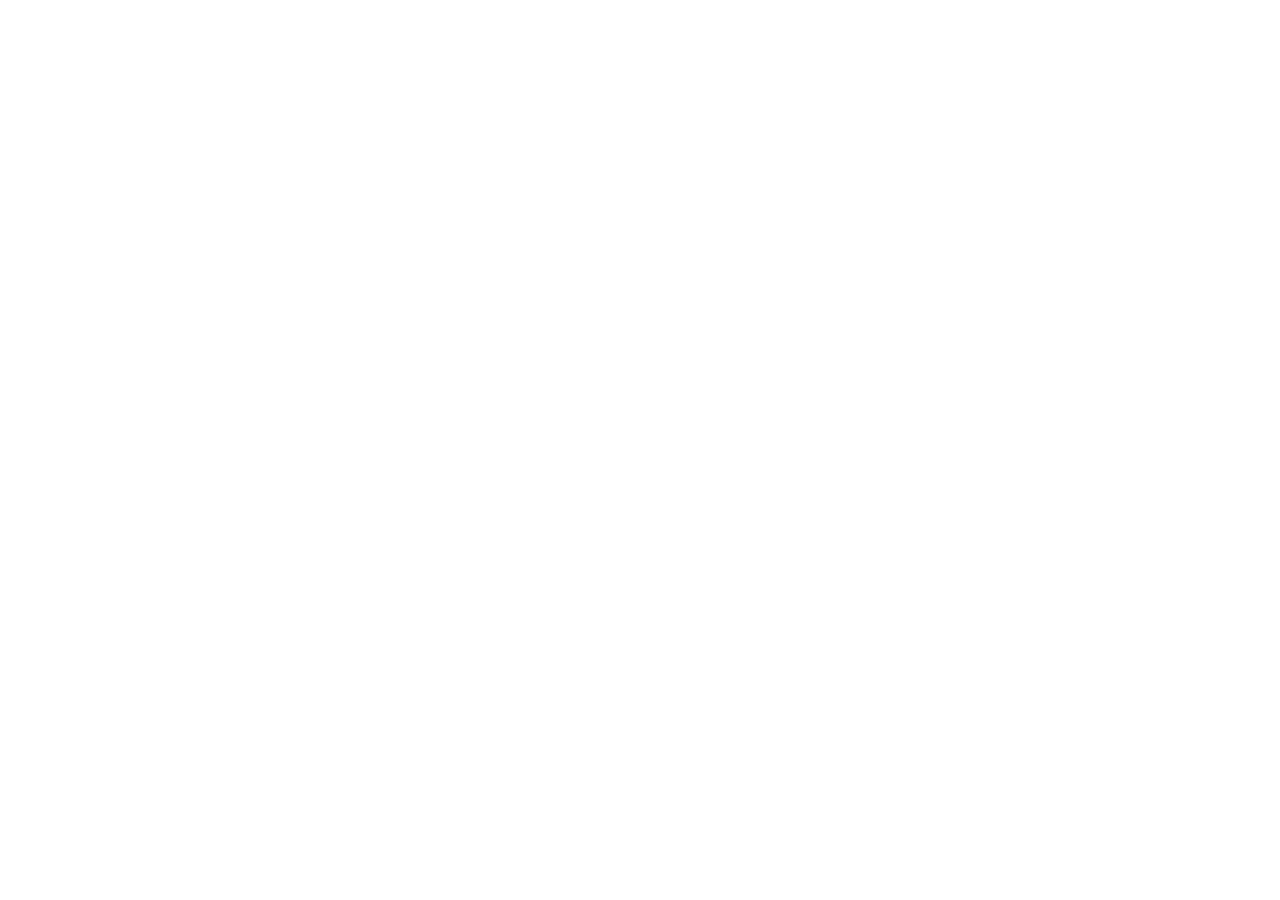
==== commit c86beaa2: "Scorecard moved to its own site (apollo-clinical-compliance): redirect old links" ====
--- a/scorecard/index.html
+++ b/scorecard/index.html
@@ -1,207 +1,7 @@
 <!doctype html>
-<html lang="en">
-<head>
-<meta charset="utf-8">
-<meta name="viewport" content="width=device-width, initial-scale=1">
-<title>Clinical Compliance Scorecard</title>
-<link rel="preconnect" href="https://fonts.googleapis.com">
-<link rel="preconnect" href="https://fonts.gstatic.com" crossorigin>
-<link href="https://fonts.googleapis.com/css2?family=Fraunces:opsz,wght@9..144,500;9..144,600&family=IBM+Plex+Sans:wght@400;500;600;700&family=IBM+Plex+Mono:wght@400;500;600&display=swap" rel="stylesheet">
-<link rel="stylesheet" href="cc.css">
-</head>
-<body>
-<div class="wrap">
-  <div class="pages"><nav>
-    <a class="on" href="./"><span class="k">PAGE 1</span>Board View</a>
-    <a href="deepdive.html"><span class="k">PAGE 2</span>Deep-dive</a>
-  </nav></div>
-
-  <header class="top">
-    <div class="top-id">
-      <span class="mark">APOLLO 24|7</span>
-      <div>
-        <h1>Clinical Compliance Scorecard</h1>
-        <p>Board view &middot; one score from clinical audits and patient escalations &middot; 100 minus points lost to problems found</p>
-      </div>
-    </div>
-    <div class="top-meta">
-      <span class="status-chip off" id="status"><span class="dot"></span><span id="statusText">Loading live data…</span></span>
-      <span>Data through <b id="through">—</b></span>
-      <span class="noprint"><button class="btn" onclick="window.print()">Print / Save PDF</button> <a class="btn" href="deepdive.html">Open deep-dive &rarr;</a></span>
-    </div>
-  </header>
-
-  <div class="periodbar">
-    <span class="lbl">Period</span>
-    <div class="chips" id="periodChips"></div>
-    <span class="range" id="rangeLabel"></span>
-  </div>
-
-  <div id="note"></div>
-  <div id="content"><div class="loading">Reading the audit, ticket and order sheets…</div></div>
-
-  <footer>
-    <div><b style="color:var(--ink)">How the score works.</b> Every period starts at 100 and loses points for each problem found, heaviest first: <b>4</b> points per 1% of audits with a critical error (zero score), <b>3</b> points per High-severity ticket per 1,000 orders, <b>2</b> points per Medium-severity ticket per 1,000 orders, and <b>1</b> point per audit point missed on non-critical parameters. Ticket rates are the average of Consult, Pharmacy and Diagnostics, each against its own orders. RAG: green &ge; 85, amber 75&ndash;85, red &lt; 75. Full method, High/Medium list and sources on the <a href="deepdive.html">deep-dive page</a>.</div>
-  </footer>
-</div>
-
-<script src="cc-core.js"></script>
-<script>
-(function(){
-  "use strict";
-  var U = CC.util, DATA = null, PERIODS = [], SEL = null;
-  function esc(s){ return String(s==null?"":s).replace(/&/g,"&amp;").replace(/</g,"&lt;").replace(/>/g,"&gt;"); }
-  function fi(n){ return (n==null||isNaN(n)) ? "—" : Math.round(n).toLocaleString("en-IN"); }
-  function f1(n,d){ return (n==null||isNaN(n)) ? "—" : n.toFixed(d==null?1:d); }
-  function ragLabel(r){ return r==="green"?"On track":(r==="amber"?"Watch":(r==="red"?"Action needed":"No data")); }
-  /* change arrow; higherIsBetter decides the colour */
-  function delta(cur, prev, d, higherIsBetter, suffix){
-    if(cur==null||prev==null||isNaN(cur)||isNaN(prev)) return '<span class="delta flat">no comparison</span>';
-    var diff = cur-prev, eps = Math.pow(10,-(d==null?1:d))/2;
-    if(Math.abs(diff) < eps) return '<span class="delta flat">&#9644; no change</span>';
-    var good = higherIsBetter ? diff>0 : diff<0;
-    return '<span class="delta '+(good?'up':'down')+'">'+(diff>0?'&#9650; +':'&#9660; ')+f1(diff,d)+(suffix||'')+'</span>';
-  }
-
-  function render(){
-    var p = SEL, pv = CC.previousOf(p);
-    var R = CC.compute(DATA, p.start, p.end), P = CC.compute(DATA, pv.start, pv.end);
-    var prevOk = pv.start >= CC.CFG.FIRST_MONTH+"-01";
-    if(!prevOk) P = null;
-    document.getElementById("rangeLabel").innerHTML = U.dateLabel(p.start)+" &ndash; "+U.dateLabel(p.end)+(P?' &middot; compared with <b>'+esc(pv.label)+'</b>':'');
-    Array.prototype.forEach.call(document.querySelectorAll("#periodChips .chip"), function(c){ c.classList.toggle("on", c.dataset.k===p.key); });
-
-    /* data-quality note */
-    var notes=[];
-    if(R.audit.incomplete){
-      notes.push("<b>Audit data is incomplete for this period.</b> The live "+R.audit.missing.map(function(m){ return esc(m.type)+" sheet"+(m.from?" starts on "+U.dateLabel(m.from):" has no rows"); }).join(", ")+
-        ", so the audit deductions here only use the audits still held in the sheets. Older audits need an archive sheet (or the BigQuery archive) to be counted.");
-    }
-    document.getElementById("note").innerHTML = notes.map(function(n){ return '<div class="note">'+n+'</div>'; }).join("");
-
-    var A=R.audit, T=R.tickets, D=R.deductions, PT=P&&P.tickets;
-    /* the comparison window's audits may be missing (rolling audit sheets): then don't compare the overall
-       score or the audit-based deductions — ticket deductions still compare */
-    var auditCmp = !!(P && !P.audit.incomplete && !A.incomplete);
-    var PD = P ? P.deductions : null;
-    var KEYS = ["critical","high","medium","others"];
-    var NAMES = {critical:"Critical errors", high:"High tickets", medium:"Medium tickets", others:"Non-critical audit misses"};
-    var HOW = {critical:"zero-score audits as % of audits &times; 4", high:"High tickets per 1,000 orders &times; 3", medium:"Medium tickets per 1,000 orders &times; 2", others:"audit points missed on other parameters &times; 1"};
-    var html = '';
-    /* ---- hero: score + where the points go ---- */
-    html += '<div class="hero two">';
-    html += '<div class="panel score-card '+R.rag+'"><div class="k">Overall clinical compliance score</div>'+
-      '<div class="score-big"><span class="v tnum">'+f1(R.overall)+'</span><span class="of">/ 100</span></div>'+
-      '<div style="display:flex;gap:10px;align-items:center;flex-wrap:wrap"><span class="rag '+R.rag+'">'+ragLabel(R.rag)+'</span>'+
-        (auditCmp?delta(R.overall,P.overall,1,true)+' <span style="font-size:11.5px;color:var(--ink-soft)">vs '+esc(pv.label)+'</span>':(P?'<span style="font-size:11.5px;color:var(--ink-soft)">no like-for-like comparison: '+esc(pv.label)+' audit data incomplete</span>':''))+'</div>'+
-      '<div class="formula">Starts at <code>100</code>, minus <code>'+f1(D.total)+'</code> points lost to problems found.</div>'+
-      '<ul class="facts"><li><span><b>'+fi(A.scored)+'</b> audits scored &middot; <b>'+f1(A.coverage,2)+'%</b> of consults (target '+CC.CFG.COVERAGE_TARGET_LOW+'&ndash;'+CC.CFG.COVERAGE_TARGET_HIGH+'%)</span></li>'+
-      '<li><span><b>'+fi(T.tickets)+'</b> patient escalations on <b>'+fi(T.orders)+'</b> orders</span></li></ul></div>';
-
-    var maxPts = Math.max.apply(null, KEYS.map(function(k){ return D[k].pts||0; }).concat([1]));
-    html += '<div class="panel"><div class="lbl" style="margin-bottom:4px">Where the points are lost</div><p class="desc" style="margin-bottom:10px">Heaviest problem first. Bigger bar = more room to improve.</p>'+
-      '<div class="tbl-wrap"><table><thead><tr><th>Problem</th><th class="num">Rate</th><th class="num">Points lost</th><th class="num">vs '+(P?esc(pv.label):'previous')+'</th></tr></thead><tbody>'+
-      KEYS.map(function(k){
-        var x=D[k], px=PD?PD[k]:null, isAudit=(k==="critical"||k==="others");
-        var cmp = px && (!isAudit || auditCmp) ? delta(x.pts,px.pts,1,false) : '<span class="delta flat">—</span>';
-        var w = x.pts==null?0:Math.max(3, x.pts/maxPts*100);
-        var cls = k==="critical"?"crit":(k==="high"?"crit":(k==="medium"?"warn":""));
-        return '<tr><td class="wrap"><b>'+NAMES[k]+'</b><div style="font-size:11px;color:var(--ink-soft)">'+HOW[k]+'</div></td>'+
-          '<td class="num">'+f1(x.rate,2)+'<div style="font-size:10.5px;color:var(--ink-soft);font-family:var(--font-body)">'+x.unit+'</div></td>'+
-          '<td class="num"><span class="meter"><span class="track" style="width:110px"><i class="'+cls+'" style="width:'+w.toFixed(1)+'%"></i></span><b>&minus;'+f1(x.pts)+'</b></span></td>'+
-          '<td class="num">'+cmp+'</td></tr>';
-      }).join("")+
-      '<tr class="total"><td>Total points lost</td><td></td><td class="num">&minus;'+f1(D.total)+'</td><td class="num">'+(auditCmp?delta(D.total,PD.total,1,false):'—')+'</td></tr>'+
-      '</tbody></table></div></div>';
-    html += '</div>';
-
-    /* ---- business lines ---- */
-    html += '<div class="section-label"><span class="n">01</span>Patient escalations by business line</div>';
-    html += '<div class="panel"><p class="desc">Each line counts equally in the High and Medium deductions (the deduction uses the average of the three rates).</p><div class="tbl-wrap"><table><thead><tr><th>Business line</th><th class="num">Orders</th><th class="num">High</th><th class="num">High / 1,000</th><th class="num">Medium</th><th class="num">Medium / 1,000</th><th class="num">Points lost (3&times;H + 2&times;M)</th><th class="num">vs '+(P?esc(pv.label):'previous')+'</th></tr></thead><tbody>';
-    T.lines.forEach(function(b,i){
-      var pb = PT ? PT.lines[i] : null;
-      html += '<tr><td><b>'+esc(b.label)+'</b></td><td class="num">'+fi(b.orders)+'</td><td class="num">'+fi(b.high)+'</td><td class="num">'+f1(b.highPer1k,2)+'</td><td class="num">'+fi(b.medium)+'</td><td class="num">'+f1(b.medPer1k,2)+'</td>'+
-        '<td class="num"><b>&minus;'+f1(b.ptsLost)+'</b></td><td class="num">'+(pb?delta(b.ptsLost,pb.ptsLost,1,false):'—')+'</td></tr>';
-    });
-    html += '<tr class="total"><td>Average of the three</td><td class="num">'+fi(T.orders)+'</td><td class="num">'+fi(T.high)+'</td><td class="num">'+f1(D.high.rate,2)+'</td><td class="num">'+fi(T.medium)+'</td><td class="num">'+f1(D.medium.rate,2)+'</td><td class="num">&minus;'+f1((D.high.pts||0)+(D.medium.pts||0))+'</td><td class="num">'+(PD?delta((D.high.pts||0)+(D.medium.pts||0),(PD.high.pts||0)+(PD.medium.pts||0),1,false):'—')+'</td></tr>';
-    html += '</tbody></table></div></div>';
-
-    /* ---- key points + trend ---- */
-    html += '<div class="grid2" style="margin-top:0">';
-    html += '<div><div class="section-label"><span class="n">02</span>Key points for the board</div><div class="panel"><ul class="points">'+keyPoints(R,P,pv).join("")+'</ul></div></div>';
-    html += '<div><div class="section-label"><span class="n">03</span>Month-on-month trend</div><div class="panel">'+trend()+'</div></div>';
-    html += '</div>';
-
-    document.getElementById("content").innerHTML = html;
-  }
-
-  function keyPoints(R,P,pv){
-    var out=[], A=R.audit, T=R.tickets, D=R.deductions;
-    var cls = R.rag==="green"?"":(R.rag==="amber"?"warn":"crit");
-    var cmpOk = P && !P.audit.incomplete && !A.incomplete;
-    out.push('<li class="'+cls+'"><span class="ic">1</span><span>Clinical compliance score is <b>'+f1(R.overall)+'</b> / 100 ('+ragLabel(R.rag).toLowerCase()+')'+
-      (cmpOk?', '+(R.overall>=P.overall?'up':'down')+' '+f1(Math.abs(R.overall-P.overall))+' points on '+esc(pv.label):'')+'. <b>'+f1(D.total)+'</b> points are lost to problems found.</span></li>');
-    var NAMES = {critical:"critical errors (zero-score audits)", high:"High-severity tickets", medium:"Medium-severity tickets", others:"non-critical audit misses"};
-    var big = ["critical","high","medium","others"].filter(function(k){ return D[k].pts!=null; }).sort(function(a,b){ return D[b].pts-D[a].pts; })[0];
-    if(big) out.push('<li class="warn"><span class="ic">2</span><span>Biggest improvement area: <b>'+NAMES[big]+'</b>, costing <b>'+f1(D[big].pts)+'</b> points ('+f1(D[big].rate,2)+' '+D[big].unit+').</span></li>');
-    var worst = T.lines.filter(function(b){ return b.ptsLost!=null; }).sort(function(a,b){ return b.ptsLost-a.ptsLost; })[0];
-    var allHigh=[]; T.lines.forEach(function(b){ b.catList.forEach(function(c){ if(c.sev==="High") allHigh.push({bu:b.label, cat:c.cat, n:c.n}); }); });
-    allHigh.sort(function(a,b){ return b.n-a.n; });
-    if(allHigh.length && T.high){
-      var top=allHigh[0];
-      out.push('<li class="crit"><span class="ic">3</span><span>Top High-severity ticket: <b>'+esc(top.cat)+'</b> ('+esc(top.bu)+'), <b>'+fi(top.n)+'</b> tickets, '+f1(top.n/T.high*100,0)+'% of all High tickets'+(worst?'. <b>'+esc(worst.label)+'</b> loses the most points from tickets (&minus;'+f1(worst.ptsLost)+').':'.')+'</span></li>');
-    }
-    out.push('<li class="'+(A.zero?'crit':'')+'"><span class="ic">4</span><span><b>'+fi(A.zero)+'</b> critical errors in <b>'+fi(A.scored)+'</b> audits ('+f1(D.critical.rate,2)+'%); audit coverage <b>'+f1(A.coverage,2)+'%</b> of consults against the '+CC.CFG.COVERAGE_TARGET_LOW+'&ndash;'+CC.CFG.COVERAGE_TARGET_HIGH+'% target.</span></li>');
-    return out;
-  }
-
-  function trend(){
-    var rows = PERIODS.map(function(p){ var r=CC.compute(DATA,p.start,p.end); return {p:p, r:r}; });
-    function block(name, get, d, max, min, alt, neg){
-      return '<div class="trend-row"><div class="nm">'+name+'</div><div class="trend-cols">'+rows.map(function(x){
-        var v=get(x.r); var w = v==null?0:Math.max(2,Math.min(100,(v-min)/(max-min)*100));
-        return '<div class="tcol"><span class="m">'+esc(x.p.short)+(x.p.partial?' MTD':'')+(x.r.audit.incomplete?' *':'')+'</span><span class="bar"><i'+(alt?' class="alt"':'')+' style="width:'+w+'%"></i></span><span class="v">'+(neg&&v!=null?'&minus;':'')+f1(v,d)+'</span></div>';
-      }).join("")+'</div></div>';
-    }
-    return '<div class="trend">'+
-      block("Overall score", function(r){ return r.overall; }, 1, 100, 50)+
-      block("Points lost: audits (critical + other misses)", function(r){ var D=r.deductions; return (D.critical.pts||0)+(D.others.pts||0); }, 1, 20, 0, true, true)+
-      block("Points lost: tickets (High + Medium)", function(r){ var D=r.deductions; return (D.high.pts||0)+(D.medium.pts||0); }, 1, 20, 0, true, true)+
-      '</div><p class="desc" style="margin:12px 0 0">Overall bars run from 50 to 100; points-lost bars from 0 to 20. * = audit data incomplete that month (the live PDS and Non Pharma audit sheets only hold audits from '+U.dateLabel(DATA.auditFrom&&DATA.auditFrom["PDS"])+'), so its audit deductions and overall score are not comparable.</p>';
-  }
-
-  function setStatus(){
-    var st = DATA.status, bad = Object.keys(st).filter(function(k){ return st[k]!=="ok"; });
-    var chip=document.getElementById("status");
-    chip.className = "status-chip"+(bad.length?" warn":"");
-    document.getElementById("statusText").textContent = bad.length ? "Partially live" : "Live from Google Sheets";
-    chip.title = Object.keys(st).map(function(k){ return k+": "+st[k]; }).join("\n");
-    document.getElementById("through").textContent = U.dateLabel(DATA.through);
-  }
-
-  CC.load().then(function(d){
-    DATA = d; PERIODS = CC.periods(d); setStatus();
-    if(!PERIODS.length){ document.getElementById("content").innerHTML='<div class="panel empty">No data could be read from the sheets.</div>'; return; }
-    /* default: the last complete month, or MTD if nothing complete yet */
-    /* default: the latest period whose audit data is complete (the audit sheets keep a rolling window),
-       otherwise the last complete month */
-    var okP = PERIODS.filter(function(p){ return !CC.compute(DATA,p.start,p.end).audit.incomplete; });
-    var full = PERIODS.filter(function(p){ return !p.partial; });
-    SEL = okP.length ? okP[okP.length-1] : (full.length ? full[full.length-1] : PERIODS[PERIODS.length-1]);
-    var saved=null; try{ saved=localStorage.getItem("cc_period"); }catch(e){}
-    PERIODS.forEach(function(p){ if(p.key===saved) SEL=p; });
-    document.getElementById("periodChips").innerHTML = PERIODS.map(function(p){ return '<button class="chip" data-k="'+p.key+'"'+(CC.compute(DATA,p.start,p.end).audit.incomplete?' title="Audit data incomplete for this month"':'')+'>'+esc(p.label)+(CC.compute(DATA,p.start,p.end).audit.incomplete?' *':'')+'</button>'; }).join("");
-    document.getElementById("periodChips").addEventListener("click", function(e){
-      var k=e.target.dataset&&e.target.dataset.k; if(!k) return;
-      PERIODS.forEach(function(p){ if(p.key===k) SEL=p; });
-      try{ localStorage.setItem("cc_period", k); }catch(err){}
-      render();
-    });
-    render();
-  }).catch(function(e){
-    document.getElementById("content").innerHTML='<div class="panel empty">Could not load data: '+esc(e&&e.message||e)+'</div>';
-  });
-})();
-</script>
-</body>
-</html>
+<html lang="en"><head><meta charset="utf-8"><meta name="viewport" content="width=device-width, initial-scale=1">
+<title>Clinical Compliance Scorecard has moved</title>
+<meta http-equiv="refresh" content="0; url=https://sanjeevyadav-blip.github.io/apollo-clinical-compliance/">
+<link rel="canonical" href="https://sanjeevyadav-blip.github.io/apollo-clinical-compliance/">
+<style>body{font-family:system-ui,sans-serif;background:#F6F4EE;color:#1B2430;display:flex;align-items:center;justify-content:center;min-height:100vh;margin:0;padding:16px}a{color:#0A4E43}@media(prefers-color-scheme:dark){body{background:#181A16;color:#EDE9DE}a{color:#8FDCC6}}</style>
+</head><body><p>The Clinical Compliance Scorecard has moved to <a href="https://sanjeevyadav-blip.github.io/apollo-clinical-compliance/">its own site</a>.</p></body></html>
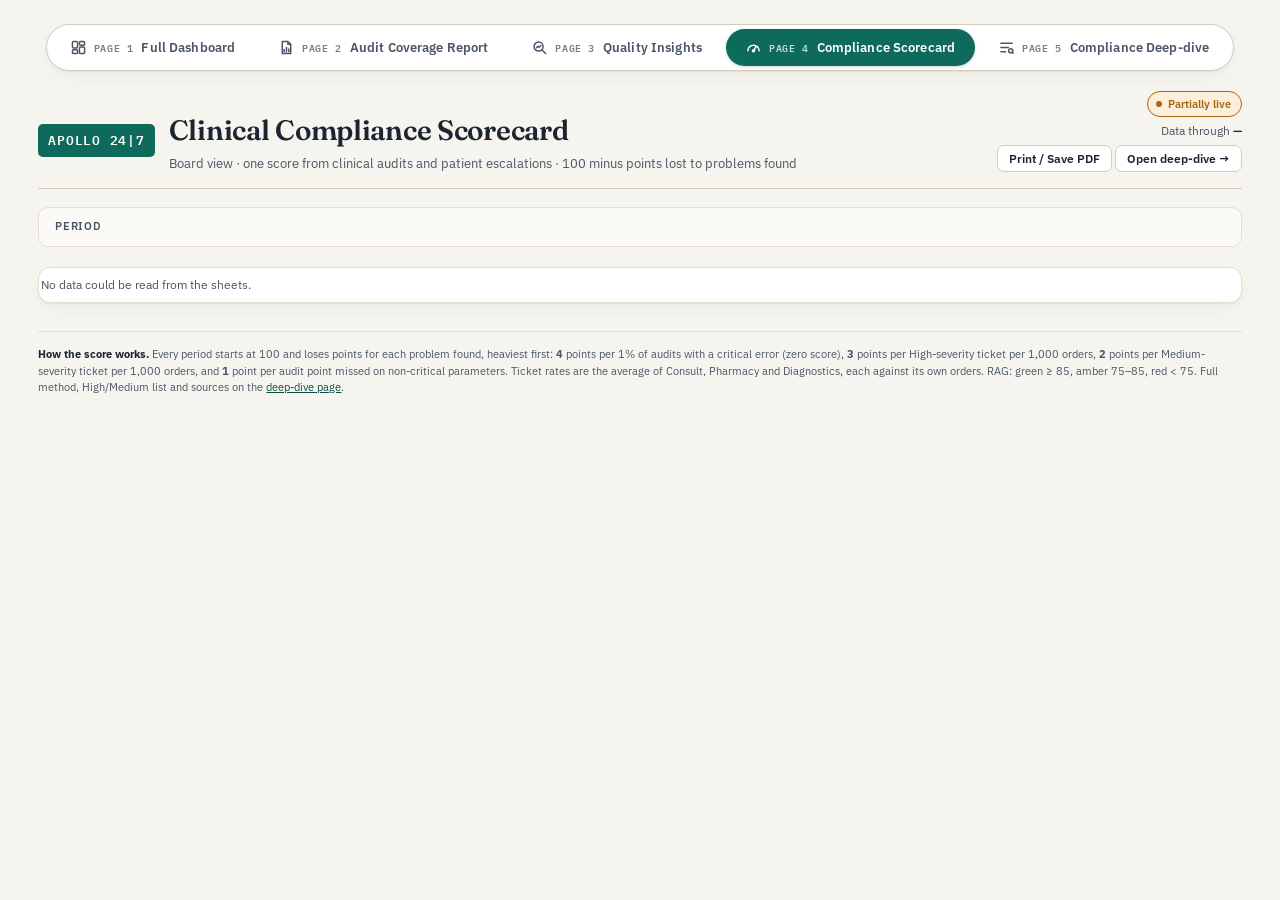
==== commit 6a03050e: "Clinical Compliance Scorecard as Page 4 (board) and Page 5 (deep-dive) of the audit site" ====
--- a/scorecard/index.html
+++ b/scorecard/index.html
@@ -1,7 +1,274 @@
 <!doctype html>
-<html lang="en"><head><meta charset="utf-8"><meta name="viewport" content="width=device-width, initial-scale=1">
-<title>Clinical Compliance Scorecard has moved</title>
-<meta http-equiv="refresh" content="0; url=https://sanjeevyadav-blip.github.io/apollo-clinical-compliance/">
-<link rel="canonical" href="https://sanjeevyadav-blip.github.io/apollo-clinical-compliance/">
-<style>body{font-family:system-ui,sans-serif;background:#F6F4EE;color:#1B2430;display:flex;align-items:center;justify-content:center;min-height:100vh;margin:0;padding:16px}a{color:#0A4E43}@media(prefers-color-scheme:dark){body{background:#181A16;color:#EDE9DE}a{color:#8FDCC6}}</style>
-</head><body><p>The Clinical Compliance Scorecard has moved to <a href="https://sanjeevyadav-blip.github.io/apollo-clinical-compliance/">its own site</a>.</p></body></html>
+<html lang="en">
+<head>
+<meta charset="utf-8">
+<meta name="viewport" content="width=device-width, initial-scale=1">
+<title>Clinical Compliance Scorecard</title>
+<link rel="preconnect" href="https://fonts.googleapis.com">
+<link rel="preconnect" href="https://fonts.gstatic.com" crossorigin>
+<link href="https://fonts.googleapis.com/css2?family=Fraunces:opsz,wght@9..144,500;9..144,600&family=IBM+Plex+Sans:wght@400;500;600;700&family=IBM+Plex+Mono:wght@400;500;600&display=swap" rel="stylesheet">
+<link rel="stylesheet" href="cc.css?v=20261011c">
+</head>
+<body>
+<div class="wrap">
+  <div class="page-toggle-wrap"><nav class="page-toggle" aria-label="Switch page"><a href="../index.html"><svg viewBox="0 0 16 16" fill="none" stroke="currentColor" stroke-width="1.6" aria-hidden="true"><rect x="1.5" y="1.5" width="5.5" height="7" rx="1.2"/><rect x="9" y="1.5" width="5.5" height="4" rx="1.2"/><rect x="9" y="7.5" width="5.5" height="7" rx="1.2"/><rect x="1.5" y="10.5" width="5.5" height="4" rx="1.2"/></svg><span class="pg">PAGE 1</span>Full Dashboard</a><a href="../report.html"><svg viewBox="0 0 16 16" fill="none" stroke="currentColor" stroke-width="1.6" aria-hidden="true"><path d="M3.5 1.5h6l3 3v10h-9z" stroke-linejoin="round"/><path d="M9.5 1.5v3h3"/><path d="M5.5 12.5v-2.5M8 12.5V8M10.5 12.5V9.5" stroke-linecap="round"/></svg><span class="pg">PAGE 2</span>Audit Coverage Report</a><a href="../insights.html"><svg viewBox="0 0 16 16" fill="none" stroke="currentColor" stroke-width="1.6" aria-hidden="true"><circle cx="7" cy="7" r="4.8"/><path d="M10.6 10.6 14.5 14.5" stroke-linecap="round"/><path d="M4.8 8.2 6.4 6.6 7.6 7.8 9.4 5.8" stroke-linecap="round" stroke-linejoin="round"/></svg><span class="pg">PAGE 3</span>Quality Insights</a><a href="./" aria-current="page"><svg viewBox="0 0 16 16" fill="none" stroke="currentColor" stroke-width="1.6" aria-hidden="true"><path d="M2 11.5a6 6 0 0 1 12 0" stroke-linecap="round"/><path d="M8 11.5 10.8 7" stroke-linecap="round"/><circle cx="8" cy="11.5" r="1.1" fill="currentColor"/></svg><span class="pg">PAGE 4</span>Compliance Scorecard</a><a href="deepdive.html"><svg viewBox="0 0 16 16" fill="none" stroke="currentColor" stroke-width="1.6" aria-hidden="true"><path d="M2 3.5h12M2 8h8M2 12.5h5" stroke-linecap="round"/><circle cx="12.5" cy="11.5" r="2.2"/><path d="M14.1 13.1 15 14" stroke-linecap="round"/></svg><span class="pg">PAGE 5</span>Compliance Deep-dive</a></nav></div>
+
+  <header class="top">
+    <div class="top-id">
+      <span class="mark">APOLLO 24|7</span>
+      <div>
+        <h1>Clinical Compliance Scorecard</h1>
+        <p>Board view &middot; one score from clinical audits and patient escalations &middot; 100 minus points lost to problems found</p>
+      </div>
+    </div>
+    <div class="top-meta">
+      <span class="status-chip off" id="status"><span class="dot"></span><span id="statusText">Loading live data…</span></span>
+      <span>Data through <b id="through">—</b></span>
+      <span class="noprint"><button class="btn" onclick="window.print()">Print / Save PDF</button> <a class="btn" href="deepdive.html">Open deep-dive &rarr;</a></span>
+    </div>
+  </header>
+
+  <div class="periodbar">
+    <span class="lbl">Period</span>
+    <div class="chips" id="periodChips"></div>
+    <span class="range" id="rangeLabel"></span>
+  </div>
+
+  <div id="note"></div>
+  <div id="content"><div class="loading">Reading the audit, ticket and order sheets…</div></div>
+
+  <footer>
+    <div><b style="color:var(--ink)">How the score works.</b> Every period starts at 100 and loses points for each problem found, heaviest first: <b>4</b> points per 1% of audits with a critical error (zero score), <b>3</b> points per High-severity ticket per 1,000 orders, <b>2</b> points per Medium-severity ticket per 1,000 orders, and <b>1</b> point per audit point missed on non-critical parameters. Ticket rates are the average of Consult, Pharmacy and Diagnostics, each against its own orders. RAG: green &ge; 85, amber 75&ndash;85, red &lt; 75. Full method, High/Medium list and sources on the <a href="deepdive.html">deep-dive page</a>.</div>
+  </footer>
+</div>
+
+<script src="cc-core.js?v=20261011c"></script>
+<script>
+(function(){
+  "use strict";
+  var U = CC.util, DATA = null, PERIODS = [], SEL = null;
+  function esc(s){ return String(s==null?"":s).replace(/&/g,"&amp;").replace(/</g,"&lt;").replace(/>/g,"&gt;"); }
+  function fi(n){ return (n==null||isNaN(n)) ? "—" : Math.round(n).toLocaleString("en-IN"); }
+  function f1(n,d){ return (n==null||isNaN(n)) ? "—" : n.toFixed(d==null?1:d); }
+  function ragLabel(r){ return r==="green"?"On track":(r==="amber"?"Watch":(r==="red"?"Action needed":"No data")); }
+  /* change arrow; higherIsBetter decides the colour */
+  function delta(cur, prev, d, higherIsBetter, suffix){
+    if(cur==null||prev==null||isNaN(cur)||isNaN(prev)) return '<span class="delta flat">no comparison</span>';
+    var diff = cur-prev, eps = Math.pow(10,-(d==null?1:d))/2;
+    if(Math.abs(diff) < eps) return '<span class="delta flat">&#9644; no change</span>';
+    var good = higherIsBetter ? diff>0 : diff<0;
+    return '<span class="delta '+(good?'up':'down')+'">'+(diff>0?'&#9650; +':'&#9660; ')+f1(diff,d)+(suffix||'')+'</span>';
+  }
+
+  function render(){
+    var p = SEL, pv = CC.previousOf(p);
+    var R = CC.compute(DATA, p.start, p.end), P = CC.compute(DATA, pv.start, pv.end);
+    var prevOk = pv.start >= CC.CFG.FIRST_MONTH+"-01";
+    if(!prevOk) P = null;
+    document.getElementById("rangeLabel").innerHTML = U.dateLabel(p.start)+" &ndash; "+U.dateLabel(p.end)+(P?' &middot; compared with <b>'+esc(pv.label)+'</b>':'');
+    Array.prototype.forEach.call(document.querySelectorAll("#periodChips .chip"), function(c){ c.classList.toggle("on", c.dataset.k===p.key); });
+
+    /* data-quality note */
+    var notes=[];
+    if(R.audit.incomplete){
+      notes.push("<b>Audit data is incomplete for this period.</b> The live "+R.audit.missing.map(function(m){ return esc(m.type)+" sheet"+(m.from?" starts on "+U.dateLabel(m.from):" has no rows"); }).join(", ")+
+        ", so the audit deductions here only use the audits still held in the sheets. Older audits need an archive sheet (or the BigQuery archive) to be counted.");
+    }
+    document.getElementById("note").innerHTML = notes.map(function(n){ return '<div class="note">'+n+'</div>'; }).join("");
+
+    var A=R.audit, T=R.tickets, D=R.deductions, PT=P&&P.tickets;
+    /* the comparison window's audits may be missing (rolling audit sheets): then don't compare the overall
+       score or the audit-based deductions — ticket deductions still compare */
+    var auditCmp = !!(P && !P.audit.incomplete && !A.incomplete);
+    var PD = P ? P.deductions : null;
+    var KEYS = ["critical","high","medium","others"];
+    var NAMES = {critical:"Critical errors", high:"High-severity tickets", medium:"Medium-severity tickets", others:"Non-critical audit misses"};
+    var HOW = {critical:"% of audits scoring zero", high:"High tickets per 1,000 orders", medium:"Medium tickets per 1,000 orders", others:"audit points missed on other parameters"};
+    var RANK = {critical:"1 · HEAVIEST · ×4", high:"2 · ×3", medium:"3 · ×2", others:"4 · LIGHTEST · ×1"};
+    var html = '';
+
+    /* ---- banner: gauge + headline + 100 -> score bar ---- */
+    var cmpTxt = auditCmp ? delta(R.overall,P.overall,1,true)+' <span>vs '+esc(pv.label)+'</span>'
+               : (P ? '<span>no like-for-like comparison ('+esc(pv.label)+' audit data incomplete)</span>' : '');
+    html += '<div class="banner '+R.rag+'">'+gauge(R.overall, R.rag)+
+      '<div class="headline"><div class="eyebrow">Overall clinical compliance &middot; '+esc(SEL.label)+'</div>'+
+      '<h2>Apollo 24|7 scores <span class="hl">'+f1(R.overall)+'</span> out of 100</h2>'+
+      '<div class="sub"><span class="rag big '+R.rag+'">'+ragLabel(R.rag)+'</span>'+cmpTxt+'</div>'+
+      '<div class="wf">'+waterfall(R)+'</div></div></div>';
+
+    /* ---- deduction tiles ---- */
+    var topK = KEYS.filter(function(k){ return D[k].pts!=null; }).sort(function(a,b){ return D[b].pts-D[a].pts; })[0];
+    html += '<div class="section-label"><span class="n">01</span>Where the '+f1(D.total)+' points are lost &middot; heaviest problem first</div><div class="tiles4">';
+    KEYS.forEach(function(k){
+      var x=D[k], px=PD?PD[k]:null, isAudit=(k==="critical"||k==="others");
+      var cmp = px && (!isAudit || auditCmp) ? delta(x.pts,px.pts,1,false,' pts')+' <span style="color:var(--ink-soft)">vs '+esc(pv.label)+'</span>' : '<span class="delta flat">no comparison</span>';
+      html += '<div class="dtile'+(k===topK?' top':'')+'"><span class="sw" style="background:var(--sev-'+k+')"></span>'+'<div class="rank">'+RANK[k]+(k===topK?' <span class="flag">Biggest gap</span>':'')+'</div><div class="nm">'+NAMES[k]+'</div>'+
+        '<div class="pts tnum">&minus;'+f1(x.pts)+'<small>points</small></div>'+
+        '<div class="rate"><b>'+f1(x.rate,2)+'</b> '+HOW[k]+'</div><div class="chg">'+cmp+'</div></div>';
+    });
+    html += '</div>';
+
+    /* ---- business lines ---- */
+    var worst = T.lines.filter(function(b){ return b.ptsLost!=null; }).sort(function(a,b){ return b.ptsLost-a.ptsLost; })[0];
+    html += '<div class="section-label"><span class="n">02</span>Patient escalations by business line &middot; points lost to High + Medium tickets</div><div class="bucards">';
+    T.lines.forEach(function(b,i){
+      var pb = PT ? PT.lines[i] : null;
+      var hp = b.highPer1k!=null ? CC.CFG.D_HIGH*b.highPer1k : 0, mp = b.medPer1k!=null ? CC.CFG.D_MEDIUM*b.medPer1k : 0, tot = hp+mp || 1;
+      html += '<div class="bucard'+(worst&&worst.key===b.key?' worst':'')+'"><div class="t"><b>'+esc(b.label)+'</b><span>'+fi(b.orders)+' orders</span></div>'+
+        '<div class="big tnum">&minus;'+f1(b.ptsLost)+'<small>points</small></div>'+
+        '<div style="font-size:11.5px">'+(pb?delta(b.ptsLost,pb.ptsLost,1,false,' pts')+' <span style="color:var(--ink-soft)">vs '+esc(pv.label)+'</span>':'')+'</div>'+
+        '<div class="mini" title="High '+f1(hp)+' pts · Medium '+f1(mp)+' pts"><i style="width:'+(hp/tot*100).toFixed(1)+'%;background:var(--sev-high)"></i><i style="width:'+(mp/tot*100).toFixed(1)+'%;background:var(--sev-medium)"></i></div>'+
+        '<div class="rows"><span>High tickets</span><b>'+fi(b.high)+'</b><b>'+f1(b.highPer1k,2)+' / 1k</b>'+
+        '<span>Medium tickets</span><b>'+fi(b.medium)+'</b><b>'+f1(b.medPer1k,2)+' / 1k</b></div></div>';
+    });
+    html += '</div><div class="legend"><span><i style="background:var(--sev-high)"></i>High (3 pts per ticket per 1,000 orders)</span><span><i style="background:var(--sev-medium)"></i>Medium (2 pts)</span><span>The score uses the average of the three lines, so each counts equally.</span></div>';
+
+    /* ---- key points + trend ---- */
+    html += '<div class="grid2" style="margin-top:0">';
+    html += '<div><div class="section-label"><span class="n">03</span>Key points for the board</div><div class="panel"><ul class="points">'+keyPoints(R,P,pv).join("")+'</ul></div></div>';
+    html += '<div><div class="section-label"><span class="n">04</span>Weekly score trend</div><div class="panel">'+trendChart()+'</div></div>';
+    html += '</div>';
+
+    document.getElementById("content").innerHTML = html;
+    wireChart();
+  }
+
+  /* semicircle gauge 0-100 with the RAG bands */
+  function gauge(v, ragKey){
+    var cx=170, cy=158, r=128, w=22;
+    function pt(val){ var a=Math.PI*(1-val/100); return [cx+r*Math.cos(a), cy-r*Math.sin(a)]; }
+    function arc(a,b){ var p=pt(a), q=pt(b); return 'M'+p[0].toFixed(1)+' '+p[1].toFixed(1)+' A'+r+' '+r+' 0 0 1 '+q[0].toFixed(1)+' '+q[1].toFixed(1); }
+    var G=CC.CFG.RAG, val = v==null?0:Math.max(0,Math.min(100,v));
+    var col = ragKey==="green"?"var(--band-green)":(ragKey==="amber"?"var(--band-amber)":"var(--band-red)");
+    function tick(t){ var a=Math.PI*(1-t/100), x1=cx+(r+w/2+3)*Math.cos(a), y1=cy-(r+w/2+3)*Math.sin(a), x2=cx+(r+w/2+16)*Math.cos(a), y2=cy-(r+w/2+16)*Math.sin(a);
+      return '<text class="lbl-sm" x="'+x2.toFixed(1)+'" y="'+(y2+4).toFixed(1)+'" text-anchor="middle">'+t+'</text>'; }
+    var needle = pt(val);
+    return '<svg class="gauge" viewBox="0 0 340 196" role="img" aria-label="Score '+f1(v)+' out of 100">'+
+      '<path d="'+arc(0,G.amber)+'" stroke="var(--band-red)" stroke-width="'+w+'" fill="none" opacity=".18"/>'+
+      '<path d="'+arc(G.amber,G.green)+'" stroke="var(--band-amber)" stroke-width="'+w+'" fill="none" opacity=".22"/>'+
+      '<path d="'+arc(G.green,100)+'" stroke="var(--band-green)" stroke-width="'+w+'" fill="none" opacity=".22"/>'+
+      (val>0?'<path d="'+arc(0,val)+'" stroke="'+col+'" stroke-width="'+(w-6)+'" fill="none" stroke-linecap="round"/>':'')+
+      '<circle cx="'+needle[0].toFixed(1)+'" cy="'+needle[1].toFixed(1)+'" r="9" fill="var(--surface)" stroke="'+col+'" stroke-width="4"/>'+
+      tick(0)+tick(G.amber)+tick(G.green)+tick(100)+
+      '<text class="lbl-num" x="'+cx+'" y="'+(cy-14)+'" text-anchor="middle" font-size="58">'+f1(v)+'</text>'+
+      '<text class="lbl-sm" x="'+cx+'" y="'+(cy+10)+'" text-anchor="middle" font-size="12">out of 100</text></svg>';
+  }
+
+  /* one bar from 0 to 100: the score kept, then each deduction */
+  function waterfall(R){
+    var D=R.deductions, segs=[], used=0;
+    var keep = R.overall==null?0:R.overall;
+    var html = '<div class="wf-bar">';
+    html += '<div class="seg keep" style="flex:0 0 calc('+keep.toFixed(2)+'% - 2px)" title="Score '+f1(keep)+'">Score '+f1(keep)+'</div>';
+    ["critical","high","medium","others"].forEach(function(k){
+      var p=D[k].pts||0; if(p<=0) return;
+      html += '<div class="seg s-'+k+'" style="flex:0 0 calc('+p.toFixed(2)+'% - 2px)" title="'+esc(k)+': −'+f1(p)+' points">'+(p>=3.5?'&minus;'+f1(p):'')+'</div>';
+    });
+    html += '</div><div class="wf-axis"><span>0</span><span>100 = no problems found</span></div>';
+    html += '<div class="legend"><span><i style="background:var(--accent)"></i>Score kept</span>'+
+      '<span><i style="background:var(--sev-critical)"></i>Critical &minus;'+f1(D.critical.pts)+'</span>'+
+      '<span><i style="background:var(--sev-high)"></i>High tickets &minus;'+f1(D.high.pts)+'</span>'+
+      '<span><i style="background:var(--sev-medium)"></i>Medium tickets &minus;'+f1(D.medium.pts)+'</span>'+
+      '<span><i style="background:var(--sev-others)"></i>Other audit misses &minus;'+f1(D.others.pts)+'</span></div>';
+    return html;
+  }
+
+  function keyPoints(R,P,pv){
+    var out=[], A=R.audit, T=R.tickets, D=R.deductions;
+    var cls = R.rag==="green"?"":(R.rag==="amber"?"warn":"crit");
+    var cmpOk = P && !P.audit.incomplete && !A.incomplete;
+    out.push('<li class="'+cls+'"><span class="ic">1</span><span>Clinical compliance score is <b>'+f1(R.overall)+'</b> / 100 ('+ragLabel(R.rag).toLowerCase()+')'+
+      (cmpOk?', '+(R.overall>=P.overall?'up':'down')+' '+f1(Math.abs(R.overall-P.overall))+' points on '+esc(pv.label):'')+'. <b>'+f1(D.total)+'</b> points are lost to problems found.</span></li>');
+    var NAMES = {critical:"critical errors (zero-score audits)", high:"High-severity tickets", medium:"Medium-severity tickets", others:"non-critical audit misses"};
+    var big = ["critical","high","medium","others"].filter(function(k){ return D[k].pts!=null; }).sort(function(a,b){ return D[b].pts-D[a].pts; })[0];
+    if(big) out.push('<li class="warn"><span class="ic">2</span><span>Biggest improvement area: <b>'+NAMES[big]+'</b>, costing <b>'+f1(D[big].pts)+'</b> points ('+f1(D[big].rate,2)+' '+D[big].unit+').</span></li>');
+    var worst = T.lines.filter(function(b){ return b.ptsLost!=null; }).sort(function(a,b){ return b.ptsLost-a.ptsLost; })[0];
+    var allHigh=[]; T.lines.forEach(function(b){ b.catList.forEach(function(c){ if(c.sev==="High") allHigh.push({bu:b.label, cat:c.cat, n:c.n}); }); });
+    allHigh.sort(function(a,b){ return b.n-a.n; });
+    if(allHigh.length && T.high){
+      var top=allHigh[0];
+      out.push('<li class="crit"><span class="ic">3</span><span>Top High-severity ticket: <b>'+esc(top.cat)+'</b> ('+esc(top.bu)+'), <b>'+fi(top.n)+'</b> tickets, '+f1(top.n/T.high*100,0)+'% of all High tickets'+(worst?'. <b>'+esc(worst.label)+'</b> loses the most points from tickets (&minus;'+f1(worst.ptsLost)+').':'.')+'</span></li>');
+    }
+    out.push('<li class="'+(A.zero?'crit':'')+'"><span class="ic">4</span><span><b>'+fi(A.zero)+'</b> critical errors in <b>'+fi(A.scored)+'</b> audits ('+f1(D.critical.rate,2)+'%); audit coverage <b>'+f1(A.coverage,2)+'%</b> of consults against the '+CC.CFG.COVERAGE_TARGET_LOW+'&ndash;'+CC.CFG.COVERAGE_TARGET_HIGH+'% target.</span></li>');
+    return out;
+  }
+
+  /* weekly overall score, all weeks with data; weeks whose audit data is incomplete are drawn hollow + dashed */
+  var CHART_PTS = [];
+  function trendChart(){
+    var first = CC.CFG.FIRST_MONTH+"-01", wk = CC.weeks(first, DATA.through);
+    CHART_PTS = wk.map(function(w){ var r=CC.compute(DATA,w.start,w.end); return {w:w, v:r.overall, inc:r.audit.incomplete, lost:r.deductions.total}; }).filter(function(x){ return x.v!=null; });
+    if(!CHART_PTS.length) return '<div class="empty">Not enough data yet.</div>';
+    var W=560, H=230, L=34, Rm=10, Tm=12, B=26, lo=50, hi=100, G=CC.CFG.RAG;
+    function X(i){ return L + (CHART_PTS.length===1 ? (W-L-Rm)/2 : i*(W-L-Rm)/(CHART_PTS.length-1)); }
+    function Y(v){ return Tm + (hi-Math.max(lo,Math.min(hi,v)))/(hi-lo)*(H-Tm-B); }
+    var s = '<svg viewBox="0 0 '+W+' '+H+'" role="img" aria-label="Weekly clinical compliance score">';
+    s += '<rect x="'+L+'" y="'+Y(hi)+'" width="'+(W-L-Rm)+'" height="'+(Y(G.green)-Y(hi))+'" fill="var(--band-green)" opacity=".08"/>';
+    s += '<rect x="'+L+'" y="'+Y(G.green)+'" width="'+(W-L-Rm)+'" height="'+(Y(G.amber)-Y(G.green))+'" fill="var(--band-amber)" opacity=".10"/>';
+    s += '<rect x="'+L+'" y="'+Y(G.amber)+'" width="'+(W-L-Rm)+'" height="'+(Y(lo)-Y(G.amber))+'" fill="var(--band-red)" opacity=".07"/>';
+    s += '<g class="grid">'+[50,60,70,80,90,100].map(function(t){ return '<line x1="'+L+'" x2="'+(W-Rm)+'" y1="'+Y(t)+'" y2="'+Y(t)+'"/>'; }).join("")+'</g>';
+    s += '<g class="axis">'+[50,60,70,80,90,100].map(function(t){ return '<text x="'+(L-6)+'" y="'+(Y(t)+3.5)+'" text-anchor="end">'+t+'</text>'; }).join("");
+    var step = Math.max(1, Math.ceil(CHART_PTS.length/7));
+    CHART_PTS.forEach(function(p,i){ if(i%step===0 || i===CHART_PTS.length-1) s += '<text x="'+X(i)+'" y="'+(H-8)+'" text-anchor="middle">'+U.shortDate(p.w.start)+'</text>'; });
+    s += '</g>';
+    for(var i=1;i<CHART_PTS.length;i++){
+      var a=CHART_PTS[i-1], b=CHART_PTS[i], dashed = a.inc||b.inc;
+      s += '<line x1="'+X(i-1)+'" y1="'+Y(a.v)+'" x2="'+X(i)+'" y2="'+Y(b.v)+'" stroke="'+(dashed?'var(--ink-soft)':'var(--accent)')+'" stroke-width="2" '+(dashed?'stroke-dasharray="4 4" opacity=".6"':'')+' stroke-linecap="round"/>';
+    }
+    CHART_PTS.forEach(function(p,i){
+      s += '<circle cx="'+X(i)+'" cy="'+Y(p.v)+'" r="5" fill="'+(p.inc?'var(--surface)':'var(--accent)')+'" stroke="'+(p.inc?'var(--ink-soft)':'var(--surface)')+'" stroke-width="2"/>';
+      s += '<rect class="hit" data-i="'+i+'" x="'+(X(i)-14)+'" y="'+Tm+'" width="28" height="'+(H-Tm-B)+'" fill="transparent"/>';
+    });
+    var last = CHART_PTS[CHART_PTS.length-1];
+    s += '<text x="'+X(CHART_PTS.length-1)+'" y="'+(Y(last.v)-11)+'" text-anchor="end" style="font-family:var(--font-mono);font-size:12px;font-weight:600;fill:var(--ink)">'+f1(last.v)+'</text>';
+    s += '</svg>';
+    return '<div class="chart" id="trendChart">'+s+'<div class="tip" id="trendTip"></div></div>'+
+      '<div class="legend"><span><i style="background:var(--accent)"></i>Weekly score</span><span><i style="background:var(--surface);border:2px solid var(--ink-soft)"></i>Audit data incomplete that week</span><span><i style="background:var(--band-green);opacity:.4"></i>&ge;'+G.green+'</span><span><i style="background:var(--band-amber);opacity:.4"></i>'+G.amber+'&ndash;'+G.green+'</span><span><i style="background:var(--band-red);opacity:.35"></i>&lt;'+G.amber+'</span></div>';
+  }
+  function wireChart(){
+    var box=document.getElementById("trendChart"); if(!box) return;
+    var tip=document.getElementById("trendTip"), svg=box.querySelector("svg");
+    box.addEventListener("mousemove", function(e){
+      var t=e.target; if(!t.classList || !t.classList.contains("hit")){ tip.style.opacity=0; return; }
+      var p=CHART_PTS[+t.dataset.i], rb=box.getBoundingClientRect(), rt=t.getBoundingClientRect();
+      tip.innerHTML = U.shortDate(p.w.start)+' &ndash; '+U.shortDate(p.w.end)+'<br>Score <b>'+f1(p.v)+'</b> &middot; '+f1(p.lost)+' pts lost'+(p.inc?'<br><i>audit data incomplete</i>':'');
+      tip.style.left=(rt.left-rb.left+rt.width/2)+"px"; tip.style.top=(e.clientY-rb.top)+"px"; tip.style.opacity=1;
+    });
+    box.addEventListener("mouseleave", function(){ tip.style.opacity=0; });
+  }
+
+  function setStatus(){
+    var st = DATA.status, bad = Object.keys(st).filter(function(k){ return st[k]!=="ok"; });
+    var chip=document.getElementById("status");
+    chip.className = "status-chip"+(bad.length?" warn":"");
+    document.getElementById("statusText").textContent = bad.length ? "Partially live" : "Live from Google Sheets";
+    chip.title = Object.keys(st).map(function(k){ return k+": "+st[k]; }).join("\n");
+    document.getElementById("through").textContent = U.dateLabel(DATA.through);
+  }
+
+  CC.load().then(function(d){
+    DATA = d; PERIODS = CC.periods(d); setStatus();
+    if(!PERIODS.length){ document.getElementById("content").innerHTML='<div class="panel empty">No data could be read from the sheets.</div>'; return; }
+    /* default: the last complete month, or MTD if nothing complete yet */
+    /* default: the latest period whose audit data is complete (the audit sheets keep a rolling window),
+       otherwise the last complete month */
+    var okP = PERIODS.filter(function(p){ return !CC.compute(DATA,p.start,p.end).audit.incomplete; });
+    var full = PERIODS.filter(function(p){ return !p.partial; });
+    SEL = okP.length ? okP[okP.length-1] : (full.length ? full[full.length-1] : PERIODS[PERIODS.length-1]);
+    var saved=null; try{ saved=localStorage.getItem("cc_period"); }catch(e){}
+    PERIODS.forEach(function(p){ if(p.key===saved) SEL=p; });
+    document.getElementById("periodChips").innerHTML = PERIODS.map(function(p){ return '<button class="chip" data-k="'+p.key+'"'+(CC.compute(DATA,p.start,p.end).audit.incomplete?' title="Audit data incomplete for this month"':'')+'>'+esc(p.label)+(CC.compute(DATA,p.start,p.end).audit.incomplete?' *':'')+'</button>'; }).join("");
+    document.getElementById("periodChips").addEventListener("click", function(e){
+      var k=e.target.dataset&&e.target.dataset.k; if(!k) return;
+      PERIODS.forEach(function(p){ if(p.key===k) SEL=p; });
+      try{ localStorage.setItem("cc_period", k); }catch(err){}
+      render();
+    });
+    render();
+  }).catch(function(e){
+    document.getElementById("content").innerHTML='<div class="panel empty">Could not load data: '+esc(e&&e.message||e)+'</div>';
+  });
+})();
+</script>
+</body>
+</html>
--- a/scorecard/cc.css
+++ b/scorecard/cc.css
@@ -0,0 +1,267 @@
+/* Clinical Compliance Scorecard — shared styles (Board + Deep-dive) */
+:root{
+  --ink:#1B2430; --ink-soft:#4A5568; --ink-faint:#6B7380; --paper:#F6F4EE; --surface:#FFFFFF; --surface-2:#FBFAF6;
+  --line:#E4DFD1; --line-strong:#D3CCB8; --accent:#0E6B5C; --accent-ink:#0A4E43;
+  --accent-soft:#E2F0EA; --accent-soft-line:#BFDCCE; --good:#2E7D46; --good-soft:#E5F3E7;
+  --warn:#A8650F; --warn-soft:#FBEEDA; --crit:#AE2E20; --crit-soft:#FBE7E2;
+  --shadow: 0 1px 2px rgba(27,36,48,.06), 0 6px 20px -8px rgba(27,36,48,.10);
+  --font-display:'Fraunces', Georgia, 'Iowan Old Style', serif;
+  --font-body:'IBM Plex Sans', -apple-system, BlinkMacSystemFont, 'Segoe UI', sans-serif;
+  --font-mono:'IBM Plex Mono', ui-monospace, SFMono-Regular, Menlo, monospace;
+}
+@media (prefers-color-scheme: dark){
+  :root:not([data-theme="light"]){
+    --ink:#EDE9DE; --ink-soft:#AFA890; --ink-faint:#8F8A76; --paper:#181A16; --surface:#212319; --surface-2:#1D1F17;
+    --line:#34362A; --line-strong:#43452F; --accent:#4FBFA3; --accent-ink:#8FDCC6;
+    --accent-soft:#1C2E28; --accent-soft-line:#2E4A3F; --good:#5FBF7A; --good-soft:#1B2A1E;
+    --warn:#E0A64B; --warn-soft:#332711; --crit:#E37060; --crit-soft:#341C17;
+    --shadow: 0 1px 2px rgba(0,0,0,.3), 0 10px 26px -10px rgba(0,0,0,.5);
+  }
+}
+:root[data-theme="dark"]{
+  --ink:#EDE9DE; --ink-soft:#AFA890; --ink-faint:#8F8A76; --paper:#181A16; --surface:#212319; --surface-2:#1D1F17;
+  --line:#34362A; --line-strong:#43452F; --accent:#4FBFA3; --accent-ink:#8FDCC6;
+  --accent-soft:#1C2E28; --accent-soft-line:#2E4A3F; --good:#5FBF7A; --good-soft:#1B2A1E;
+  --warn:#E0A64B; --warn-soft:#332711; --crit:#E37060; --crit-soft:#341C17;
+  --shadow: 0 1px 2px rgba(0,0,0,.3), 0 10px 26px -10px rgba(0,0,0,.5);
+}
+*{box-sizing:border-box}
+html{background:var(--paper)}
+body{margin:0;background:var(--paper);color:var(--ink);overflow-x:hidden;font-family:var(--font-body);font-size:14px;line-height:1.5;
+  padding:24px clamp(16px,3vw,40px) 56px;-webkit-font-smoothing:antialiased}
+.wrap{max-width:1240px;margin:0 auto}
+a{color:var(--accent-ink)}
+.tnum{font-variant-numeric:tabular-nums}
+button{font-family:inherit}
+button:focus-visible,a:focus-visible,input:focus-visible{outline:2px solid var(--accent);outline-offset:2px}
+
+/* page switch */
+.pages{display:flex;justify-content:center;margin:0 0 22px}
+.pages nav{display:inline-flex;gap:4px;padding:4px;background:var(--surface);border:1px solid var(--line);border-radius:99px;box-shadow:var(--shadow)}
+.pages a{display:inline-flex;align-items:center;gap:8px;padding:8px 16px;border-radius:99px;text-decoration:none;color:var(--ink-soft);font-size:12.5px;font-weight:600}
+.pages a .k{font-family:var(--font-mono);font-size:10px;letter-spacing:.08em;opacity:.75}
+.pages a:hover{color:var(--ink)}
+.pages a.on{background:var(--accent);color:#fff}
+.pages a.on .k{opacity:.85}
+
+/* header */
+.top{display:flex;justify-content:space-between;align-items:flex-end;gap:20px;flex-wrap:wrap;padding-bottom:16px;margin-bottom:18px;border-bottom:1px solid var(--line-strong)}
+.top-id{display:flex;align-items:center;gap:14px}
+.mark{font-family:var(--font-mono);font-weight:600;font-size:12.5px;letter-spacing:.06em;background:var(--accent);color:var(--surface);padding:7px 10px;border-radius:5px;white-space:nowrap}
+.top h1{font-family:var(--font-display);font-weight:600;font-size:28px;letter-spacing:-.01em;margin:0;text-wrap:balance}
+.top p{margin:3px 0 0;color:var(--ink-soft);font-size:12.5px}
+.top-meta{text-align:right;font-size:12px;color:var(--ink-soft);display:flex;flex-direction:column;gap:5px;align-items:flex-end}
+.top-meta b{color:var(--ink);font-weight:600}
+.status-chip{display:inline-flex;align-items:center;gap:6px;background:var(--accent-soft);border:1px solid var(--accent-soft-line);color:var(--accent-ink);
+  padding:4px 10px 4px 8px;border-radius:99px;font-size:11px;font-weight:600}
+.status-chip .dot{width:6px;height:6px;border-radius:50%;background:var(--accent)}
+.status-chip.warn{background:var(--warn-soft);border-color:var(--warn);color:var(--warn)} .status-chip.warn .dot{background:var(--warn)}
+.status-chip.off{background:var(--surface-2);border-color:var(--line-strong);color:var(--ink-soft)} .status-chip.off .dot{background:var(--ink-soft)}
+.btn{font-size:11.5px;font-weight:600;padding:5px 11px;border-radius:7px;border:1px solid var(--line-strong);background:var(--surface);color:var(--ink);cursor:pointer;text-decoration:none}
+.btn:hover{border-color:var(--accent)}
+
+/* period bar */
+.periodbar{display:flex;align-items:center;gap:10px 14px;flex-wrap:wrap;margin-bottom:20px;padding:11px 16px;background:var(--surface-2);border:1px solid var(--line);border-radius:10px}
+.lbl{font-size:10.5px;font-weight:600;letter-spacing:.06em;text-transform:uppercase;color:var(--ink-soft)}
+.chips{display:flex;gap:6px;flex-wrap:wrap}
+.chip{font-size:11.5px;font-weight:600;padding:5px 12px;border-radius:99px;border:1px solid var(--line-strong);background:var(--surface);color:var(--ink-soft);cursor:pointer}
+.chip:hover{border-color:var(--accent);color:var(--ink)}
+.chip.on{background:var(--accent);border-color:var(--accent);color:#fff}
+.periodbar .range{margin-left:auto;font-size:11.5px;color:var(--ink-soft)} .periodbar .range b{color:var(--ink);font-family:var(--font-mono)}
+.dates{display:flex;align-items:center;gap:6px}
+.dates input{font-family:var(--font-mono);font-size:11.5px;border:1px solid var(--line-strong);border-radius:6px;padding:4px 7px;background:var(--surface);color:var(--ink)}
+
+/* sections + panels */
+.section-label{font-family:var(--font-mono);font-size:10.5px;font-weight:600;letter-spacing:.12em;text-transform:uppercase;color:var(--ink-soft);display:flex;align-items:center;gap:8px;margin:26px 0 12px}
+.section-label .n{color:var(--accent-ink)}
+.section-label::after{content:"";flex:1;height:1px;background:var(--line)}
+.panel{background:var(--surface);border:1px solid var(--line);border-radius:12px;padding:18px 20px;box-shadow:var(--shadow);min-width:0}
+.panel h2{font-family:var(--font-display);font-weight:600;font-size:17px;margin:0 0 4px}
+.desc{font-size:12px;color:var(--ink-soft);margin:0 0 14px}
+
+/* hero */
+.hero{display:grid;grid-template-columns:minmax(0,1.25fr) minmax(0,1fr) minmax(0,1fr);gap:16px}
+.hero.two{grid-template-columns:minmax(0,1fr) minmax(0,1.5fr)}
+@media (max-width:960px){ .hero,.hero.two{grid-template-columns:1fr} }
+.score-card{position:relative;overflow:hidden;border-top:4px solid var(--line-strong)}
+.score-card.green{border-top-color:var(--good)} .score-card.amber{border-top-color:var(--warn)} .score-card.red{border-top-color:var(--crit)}
+.score-card .k{font-size:10.5px;font-weight:600;letter-spacing:.08em;text-transform:uppercase;color:var(--ink-soft)}
+.score-big{display:flex;align-items:baseline;gap:8px;margin:8px 0 6px}
+.score-big .v{font-family:var(--font-mono);font-size:64px;font-weight:600;letter-spacing:-.03em;line-height:1}
+.score-big .of{font-family:var(--font-mono);font-size:16px;color:var(--ink-soft)}
+.comp-big{display:flex;align-items:baseline;gap:6px;margin:8px 0 4px}
+.comp-big .v{font-family:var(--font-mono);font-size:38px;font-weight:600;letter-spacing:-.02em;line-height:1.05}
+.comp-big .u{font-family:var(--font-mono);font-size:14px;color:var(--ink-soft)}
+.weight{float:right;font-family:var(--font-mono);font-size:11px;font-weight:600;color:var(--accent-ink);background:var(--accent-soft);border:1px solid var(--accent-soft-line);border-radius:99px;padding:2px 9px}
+.rag{display:inline-flex;align-items:center;gap:6px;font-size:11.5px;font-weight:700;padding:3px 10px;border-radius:99px;letter-spacing:.02em}
+.rag::before{content:"";width:7px;height:7px;border-radius:50%;background:currentColor}
+.rag.green{background:var(--good-soft);color:var(--good)} .rag.amber{background:var(--warn-soft);color:var(--warn)} .rag.red{background:var(--crit-soft);color:var(--crit)} .rag.none{background:var(--surface-2);color:var(--ink-soft)}
+.delta{font-family:var(--font-mono);font-size:12px;font-weight:600}
+.delta.up{color:var(--good)} .delta.down{color:var(--crit)} .delta.flat{color:var(--ink-soft)}
+.delta.bad-up{color:var(--crit)} .delta.good-down{color:var(--good)}
+.facts{list-style:none;margin:12px 0 0;padding:12px 0 0;border-top:1px solid var(--line);display:grid;gap:6px;font-size:12.5px;color:var(--ink-soft)}
+.facts b{color:var(--ink);font-family:var(--font-mono);font-weight:600}
+.formula{margin-top:12px;font-size:11.5px;color:var(--ink-soft)}
+.formula code{font-family:var(--font-mono);background:var(--surface-2);border:1px solid var(--line);padding:1px 6px;border-radius:4px;color:var(--ink)}
+
+/* coverage meter with target band */
+.cov{margin-top:10px}
+.cov .bar{position:relative;height:9px;border-radius:99px;background:var(--surface-2);border:1px solid var(--line);overflow:hidden}
+.cov .bar i{position:absolute;left:0;top:0;bottom:0;background:var(--accent);border-radius:99px}
+.cov .bar .tgt{position:absolute;top:0;bottom:0;background:repeating-linear-gradient(45deg,rgba(46,125,70,.25) 0 4px,transparent 4px 8px);border-left:1px solid var(--good);border-right:1px solid var(--good)}
+.cov .cap{display:flex;justify-content:space-between;font-size:11px;color:var(--ink-soft);margin-top:4px}
+
+/* tables */
+.tbl-wrap{overflow-x:auto}
+table{width:100%;border-collapse:collapse;font-size:12.5px}
+th{text-align:left;font-size:10.5px;letter-spacing:.05em;text-transform:uppercase;color:var(--ink-soft);font-weight:600;padding:0 10px 8px;border-bottom:1px solid var(--line-strong);white-space:nowrap}
+td{padding:9px 10px;border-bottom:1px solid var(--line);vertical-align:middle;white-space:nowrap}
+tr:last-child td{border-bottom:none}
+td.num,th.num{text-align:right;font-family:var(--font-mono)}
+tr.total td{font-weight:700;border-top:1px solid var(--line-strong)}
+td.wrap{white-space:normal;min-width:220px}
+.sev{display:inline-block;font-size:10.5px;font-weight:700;letter-spacing:.04em;padding:2px 8px;border-radius:99px}
+.sev.High{background:var(--crit-soft);color:var(--crit)} .sev.Medium{background:var(--warn-soft);color:var(--warn)}
+.meter{display:inline-flex;align-items:center;gap:8px;justify-content:flex-end}
+.meter .track{width:80px;height:6px;border-radius:99px;background:var(--surface-2);border:1px solid var(--line);overflow:hidden;display:inline-block}
+.meter .track i{display:block;height:100%;background:var(--accent)}
+.meter .track i.warn{background:var(--warn)} .meter .track i.crit{background:var(--crit)}
+.empty{font-size:12px;color:var(--ink-soft);padding:8px 2px}
+
+/* grids */
+.grid2{display:grid;grid-template-columns:minmax(0,1fr) minmax(0,1fr);gap:16px}
+@media (max-width:960px){ .grid2{grid-template-columns:1fr} }
+
+/* key points */
+.points{margin:0;padding:0;list-style:none;display:grid;gap:10px}
+.points li{display:grid;grid-template-columns:22px minmax(0,1fr);gap:8px;font-size:13px;line-height:1.5}
+.points li .ic{width:22px;height:22px;border-radius:6px;display:inline-flex;align-items:center;justify-content:center;font-size:11px;font-weight:700;font-family:var(--font-mono);background:var(--accent-soft);color:var(--accent-ink)}
+.points li.warn .ic{background:var(--warn-soft);color:var(--warn)} .points li.crit .ic{background:var(--crit-soft);color:var(--crit)}
+
+/* trend bars */
+.trend{display:grid;gap:14px}
+.trend-row{display:grid;grid-template-columns:140px minmax(0,1fr);gap:12px;align-items:center}
+.trend-row .nm{font-size:12px;color:var(--ink-soft);font-weight:600}
+.trend-cols{display:grid;gap:8px}
+.tcol{display:grid;grid-template-columns:90px minmax(0,1fr) 72px;gap:10px;align-items:center;font-size:12px}
+.tcol .m{color:var(--ink-soft);font-family:var(--font-mono);font-size:11.5px}
+.tcol .bar{height:10px;border-radius:99px;background:var(--surface-2);border:1px solid var(--line);overflow:hidden}
+.tcol .bar i{display:block;height:100%;background:var(--accent);border-radius:99px}
+.tcol .bar i.alt{background:var(--warn)}
+.tcol .v{text-align:right;font-family:var(--font-mono);font-weight:600}
+
+.note{font-size:12px;color:var(--warn);background:var(--warn-soft);border:1px solid var(--warn);border-radius:8px;padding:9px 12px;margin:0 0 16px}
+.note b{color:inherit}
+.method{font-size:12.5px;color:var(--ink-soft);line-height:1.6}
+.method h3{font-size:13px;color:var(--ink);margin:14px 0 4px}
+.method code{font-family:var(--font-mono);background:var(--surface-2);border:1px solid var(--line);padding:1px 6px;border-radius:4px;color:var(--ink);font-size:11.5px}
+.map{display:grid;grid-template-columns:repeat(3,minmax(0,1fr));gap:12px;margin-top:8px}
+@media (max-width:960px){ .map{grid-template-columns:1fr} }
+.map div{background:var(--surface-2);border:1px solid var(--line);border-radius:8px;padding:10px 12px;font-size:12px}
+.map b{display:block;color:var(--ink);margin-bottom:4px}
+footer{margin-top:28px;padding-top:14px;border-top:1px solid var(--line);font-size:11px;color:var(--ink-soft)}
+.src{display:grid;grid-template-columns:max-content minmax(0,1fr);gap:4px 10px;margin-top:8px}
+.src .sn{font-family:var(--font-mono);color:var(--ink)}
+.src a{overflow:hidden;text-overflow:ellipsis;white-space:nowrap;min-width:0;text-decoration:none}
+@media (max-width:560px){ .top-id{flex-direction:column;align-items:flex-start;gap:10px} .top h1{font-size:24px} .trend-row{grid-template-columns:1fr;gap:6px} .tcol{grid-template-columns:86px minmax(0,1fr) 58px} .src{grid-template-columns:1fr} .top-meta{align-items:flex-start;text-align:left} .periodbar .range{margin-left:0} .score-big .v{font-size:52px} }
+
+.loading{padding:60px 0;text-align:center;color:var(--ink-soft);font-size:13px}
+
+/* print: board pack */
+@media print{
+  :root{ --ink:#1B2430; --ink-soft:#4A5568; --paper:#FFFFFF; --surface:#FFFFFF; --surface-2:#F7F6F2; --line:#E4DFD1; --line-strong:#D3CCB8;
+    --accent:#0E6B5C; --accent-ink:#0A4E43; --accent-soft:#E2F0EA; --accent-soft-line:#BFDCCE; --good:#2E7D46; --good-soft:#E5F3E7;
+    --warn:#A8650F; --warn-soft:#FBEEDA; --crit:#AE2E20; --crit-soft:#FBE7E2; --shadow:none; }
+  body{padding:0;font-size:12px}
+  .pages,.periodbar .chips,.noprint,.dates{display:none !important}
+  .panel{break-inside:avoid}
+  @page{size:A4 landscape;margin:12mm}
+}
+
+/* ===== v2 board visuals ===== */
+:root{ --sev-critical:#7A1C12; --sev-high:#B23A2A; --sev-medium:#DD7A5C; --sev-others:#F0B9A5; --band-red:#AE2E20; --band-amber:#C98A1B; --band-green:#2E7D46; }
+@media (prefers-color-scheme: dark){ :root:not([data-theme="light"]){ --sev-critical:#F6C2B0; --sev-high:#E8896C; --sev-medium:#C9533D; --sev-others:#7E3024; --band-red:#E37060; --band-amber:#E0A64B; --band-green:#5FBF7A; } }
+:root[data-theme="dark"]{ --sev-critical:#F6C2B0; --sev-high:#E8896C; --sev-medium:#C9533D; --sev-others:#7E3024; --band-red:#E37060; --band-amber:#E0A64B; --band-green:#5FBF7A; }
+
+.banner{display:grid;grid-template-columns:minmax(260px,340px) minmax(0,1fr);gap:28px;align-items:center;padding:26px 28px;border-radius:16px;
+  background:linear-gradient(135deg,var(--surface) 0%,var(--surface) 55%,var(--accent-soft) 100%);border:1px solid var(--line);box-shadow:var(--shadow);position:relative;overflow:hidden}
+.banner::before{content:"";position:absolute;left:0;top:0;bottom:0;width:6px;background:var(--line-strong)}
+.banner.green::before{background:var(--band-green)} .banner.amber::before{background:var(--band-amber)} .banner.red::before{background:var(--band-red)}
+@media (max-width:860px){ .banner{grid-template-columns:1fr;padding:20px} }
+.gauge{width:100%;max-width:340px;display:block;margin:0 auto}
+.gauge .lbl-num{font-family:var(--font-mono);font-weight:600;fill:var(--ink)}
+.gauge .lbl-sm{font-family:var(--font-mono);font-size:11px;fill:var(--ink-soft)}
+.headline .eyebrow{font-size:11px;font-weight:700;letter-spacing:.12em;text-transform:uppercase;color:var(--ink-soft)}
+.headline h2{font-family:var(--font-display);font-size:30px;line-height:1.15;margin:6px 0 8px;font-weight:600;text-wrap:balance}
+.headline h2 .hl{color:var(--accent-ink)}
+.headline .sub{font-size:13px;color:var(--ink-soft);display:flex;gap:10px;align-items:center;flex-wrap:wrap}
+.rag.big{font-size:13px;padding:5px 13px}
+
+/* waterfall: 100 -> score */
+.wf{margin-top:18px}
+.wf .wf-bar{display:flex;height:34px;border-radius:8px;overflow:hidden;gap:2px;background:var(--surface)}
+.wf .seg{height:100%;display:flex;align-items:center;justify-content:center;font-family:var(--font-mono);font-size:11.5px;font-weight:600;color:#fff;min-width:0;white-space:nowrap;overflow:hidden;position:relative;cursor:default}
+.wf .seg.keep{background:var(--accent);justify-content:flex-start;padding-left:12px}
+.wf .seg.s-critical{background:var(--sev-critical)} .wf .seg.s-high{background:var(--sev-high)} .wf .seg.s-medium{background:var(--sev-medium);color:#3a120c} .wf .seg.s-others{background:var(--sev-others);color:#3a120c}
+.wf .wf-axis{display:flex;justify-content:space-between;font-family:var(--font-mono);font-size:10.5px;color:var(--ink-soft);margin-top:5px}
+.legend{display:flex;flex-wrap:wrap;gap:6px 16px;margin-top:10px;font-size:12px;color:var(--ink-soft)}
+.legend span{display:inline-flex;align-items:center;gap:6px}
+.legend i{width:11px;height:11px;border-radius:3px;display:inline-block}
+
+/* deduction tiles */
+.tiles4{display:grid;grid-template-columns:repeat(4,minmax(0,1fr));gap:14px}
+@media (max-width:960px){ .tiles4{grid-template-columns:repeat(2,minmax(0,1fr))} }
+@media (max-width:520px){ .tiles4{grid-template-columns:1fr} }
+.dtile{background:var(--surface);border:1px solid var(--line);border-radius:12px;padding:16px 16px 14px;box-shadow:var(--shadow);position:relative;overflow:hidden}
+.dtile .sw{position:absolute;left:0;right:0;top:0;height:5px}
+.dtile .rank{font-family:var(--font-mono);font-size:10.5px;color:var(--ink-soft);letter-spacing:.06em}
+.dtile .nm{font-weight:700;font-size:13.5px;margin:2px 0 8px}
+.dtile .pts{font-family:var(--font-mono);font-size:34px;font-weight:600;letter-spacing:-.02em;line-height:1}
+.dtile .pts small{font-size:13px;color:var(--ink-soft);font-weight:500;margin-left:4px}
+.dtile .rate{font-size:12px;color:var(--ink-soft);margin-top:8px}
+.dtile .rate b{font-family:var(--font-mono);color:var(--ink)}
+.dtile .chg{margin-top:6px;font-size:11.5px}
+.dtile.top{border-color:var(--sev-high);box-shadow:0 0 0 1px var(--sev-high),var(--shadow)}
+.dtile .flag{display:inline-block;margin-left:6px;font-family:var(--font-body);font-size:9.5px;font-weight:700;letter-spacing:.06em;text-transform:uppercase;color:#fff;background:var(--sev-high);padding:1px 7px;border-radius:99px;vertical-align:1px}
+
+/* business line cards */
+.bucards{display:grid;grid-template-columns:repeat(3,minmax(0,1fr));gap:14px}
+@media (max-width:860px){ .bucards{grid-template-columns:1fr} }
+.bucard{background:var(--surface);border:1px solid var(--line);border-radius:12px;padding:16px 18px;box-shadow:var(--shadow)}
+.bucard .t{display:flex;justify-content:space-between;align-items:baseline;gap:8px}
+.bucard .t b{font-size:15px}
+.bucard .t span{font-family:var(--font-mono);font-size:11.5px;color:var(--ink-soft)}
+.bucard .big{font-family:var(--font-mono);font-size:30px;font-weight:600;margin:8px 0 2px;letter-spacing:-.02em}
+.bucard .big small{font-size:12px;color:var(--ink-soft);font-weight:500;margin-left:4px}
+.bucard .mini{display:flex;height:10px;border-radius:99px;overflow:hidden;gap:2px;margin:10px 0 6px;background:var(--surface-2)}
+.bucard .mini i{display:block;height:100%}
+.bucard .rows{display:grid;grid-template-columns:1fr auto auto;gap:4px 12px;font-size:12px;color:var(--ink-soft)}
+.bucard .rows b{font-family:var(--font-mono);color:var(--ink);text-align:right}
+.bucard.worst{border-color:var(--sev-high)}
+
+/* line chart */
+.chart{position:relative}
+.chart svg{display:block;width:100%;height:auto;overflow:visible}
+.chart .axis text{font-family:var(--font-mono);font-size:10.5px;fill:var(--ink-soft)}
+.chart .grid line{stroke:var(--line);stroke-width:1}
+.chart .tip{position:absolute;pointer-events:none;background:var(--ink);color:var(--paper);font-size:11.5px;padding:7px 9px;border-radius:7px;white-space:nowrap;transform:translate(-50%,-110%);opacity:0;transition:opacity .1s;box-shadow:var(--shadow)}
+.chart .tip b{font-family:var(--font-mono)}
+@media print{ .banner{background:#fff} }
+@media (prefers-color-scheme: dark){ :root:not([data-theme="light"]) .wf .seg.s-medium, :root:not([data-theme="light"]) .wf .seg.s-others{color:#fff} :root:not([data-theme="light"]) .wf .seg.s-critical{color:#3a120c} }
+:root[data-theme="dark"] .wf .seg.s-medium, :root[data-theme="dark"] .wf .seg.s-others{color:#fff}
+:root[data-theme="dark"] .wf .seg.s-critical{color:#3a120c}
+@media (max-width:560px){ .wf .seg:not(.keep){font-size:0} .headline h2{font-size:24px} }
+.dtile .rank{display:flex;align-items:center;flex-wrap:wrap;gap:6px;min-height:18px;line-height:18px}
+.dtile .flag{margin-left:0;line-height:16px}
+
+/* page switcher — same as the audit dashboard pages */
+.page-toggle-wrap{position:sticky;top:10px;z-index:50;display:flex;justify-content:center;margin:0 0 20px;pointer-events:none}
+.page-toggle{pointer-events:auto;display:inline-flex;gap:4px;padding:4px;background:var(--surface);border:1px solid var(--line-strong);border-radius:99px;box-shadow:var(--shadow)}
+.page-toggle a{display:inline-flex;align-items:center;gap:8px;padding:9px 20px;border-radius:99px;font-size:12.5px;font-weight:600;color:var(--ink-soft);text-decoration:none;letter-spacing:.01em;transition:background .15s,color .15s;white-space:nowrap}
+.page-toggle a:hover{color:var(--ink);background:var(--surface-2)}
+.page-toggle a[aria-current="page"]{background:var(--accent);color:var(--surface);box-shadow:0 1px 3px rgba(0,0,0,.18)}
+.page-toggle svg{width:15px;height:15px;flex:none}
+.page-toggle .pg{font-family:var(--font-mono);font-size:10px;opacity:.75;letter-spacing:.06em}
+@media (max-width:1180px){ .page-toggle a{padding:8px 13px} .page-toggle .pg{display:none} }
+@media (max-width:860px){ .page-toggle{flex-wrap:wrap;justify-content:center;max-width:calc(100vw - 32px);border-radius:18px} }
+@media (max-width:560px){ .page-toggle a{padding:8px 12px;font-size:11.5px} .page-toggle .pg{display:none} .page-toggle{flex-wrap:wrap;justify-content:center;max-width:calc(100vw - 32px);border-radius:18px} }
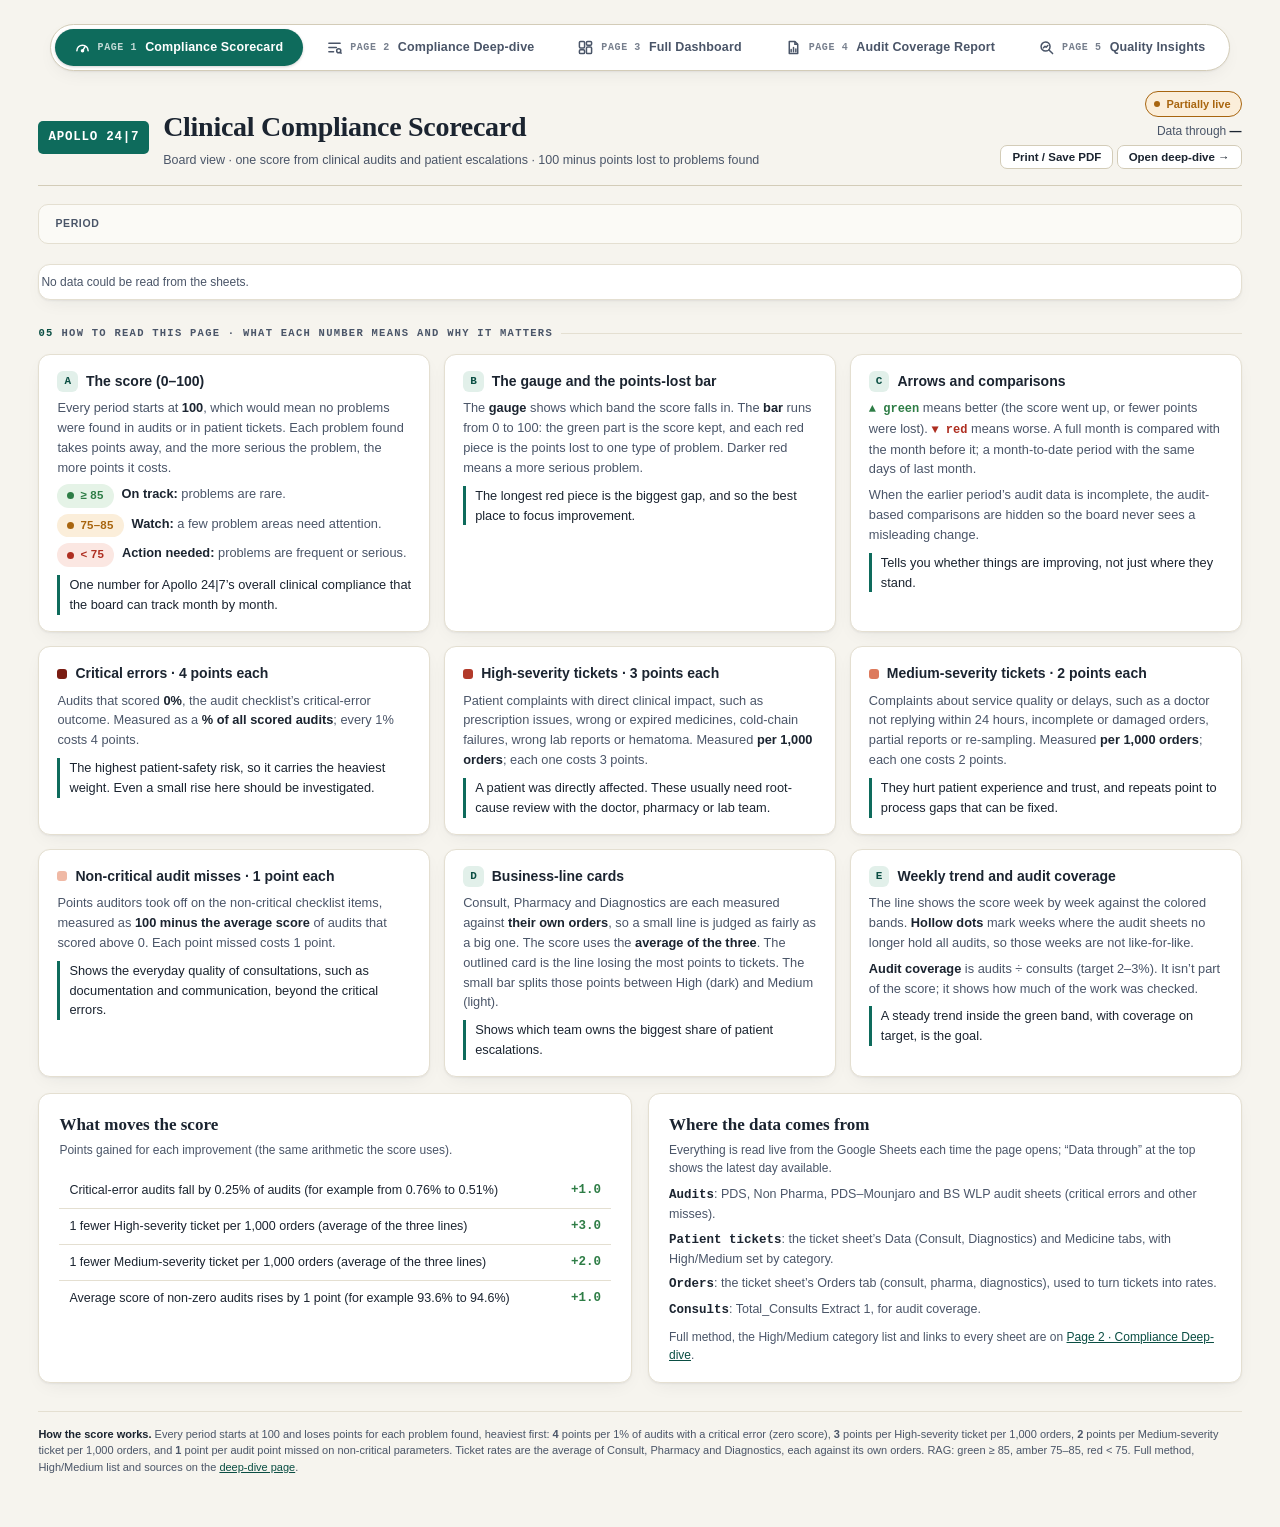
==== commit e7943bc4: "Old /scorecard/ links forward to the new Page 1 / Page 2" ====
--- a/scorecard/index.html
+++ b/scorecard/index.html
@@ -1,274 +1,7 @@
 <!doctype html>
-<html lang="en">
-<head>
-<meta charset="utf-8">
-<meta name="viewport" content="width=device-width, initial-scale=1">
-<title>Clinical Compliance Scorecard</title>
-<link rel="preconnect" href="https://fonts.googleapis.com">
-<link rel="preconnect" href="https://fonts.gstatic.com" crossorigin>
-<link href="https://fonts.googleapis.com/css2?family=Fraunces:opsz,wght@9..144,500;9..144,600&family=IBM+Plex+Sans:wght@400;500;600;700&family=IBM+Plex+Mono:wght@400;500;600&display=swap" rel="stylesheet">
-<link rel="stylesheet" href="cc.css?v=20261011c">
-</head>
-<body>
-<div class="wrap">
-  <div class="page-toggle-wrap"><nav class="page-toggle" aria-label="Switch page"><a href="../index.html"><svg viewBox="0 0 16 16" fill="none" stroke="currentColor" stroke-width="1.6" aria-hidden="true"><rect x="1.5" y="1.5" width="5.5" height="7" rx="1.2"/><rect x="9" y="1.5" width="5.5" height="4" rx="1.2"/><rect x="9" y="7.5" width="5.5" height="7" rx="1.2"/><rect x="1.5" y="10.5" width="5.5" height="4" rx="1.2"/></svg><span class="pg">PAGE 1</span>Full Dashboard</a><a href="../report.html"><svg viewBox="0 0 16 16" fill="none" stroke="currentColor" stroke-width="1.6" aria-hidden="true"><path d="M3.5 1.5h6l3 3v10h-9z" stroke-linejoin="round"/><path d="M9.5 1.5v3h3"/><path d="M5.5 12.5v-2.5M8 12.5V8M10.5 12.5V9.5" stroke-linecap="round"/></svg><span class="pg">PAGE 2</span>Audit Coverage Report</a><a href="../insights.html"><svg viewBox="0 0 16 16" fill="none" stroke="currentColor" stroke-width="1.6" aria-hidden="true"><circle cx="7" cy="7" r="4.8"/><path d="M10.6 10.6 14.5 14.5" stroke-linecap="round"/><path d="M4.8 8.2 6.4 6.6 7.6 7.8 9.4 5.8" stroke-linecap="round" stroke-linejoin="round"/></svg><span class="pg">PAGE 3</span>Quality Insights</a><a href="./" aria-current="page"><svg viewBox="0 0 16 16" fill="none" stroke="currentColor" stroke-width="1.6" aria-hidden="true"><path d="M2 11.5a6 6 0 0 1 12 0" stroke-linecap="round"/><path d="M8 11.5 10.8 7" stroke-linecap="round"/><circle cx="8" cy="11.5" r="1.1" fill="currentColor"/></svg><span class="pg">PAGE 4</span>Compliance Scorecard</a><a href="deepdive.html"><svg viewBox="0 0 16 16" fill="none" stroke="currentColor" stroke-width="1.6" aria-hidden="true"><path d="M2 3.5h12M2 8h8M2 12.5h5" stroke-linecap="round"/><circle cx="12.5" cy="11.5" r="2.2"/><path d="M14.1 13.1 15 14" stroke-linecap="round"/></svg><span class="pg">PAGE 5</span>Compliance Deep-dive</a></nav></div>
-
-  <header class="top">
-    <div class="top-id">
-      <span class="mark">APOLLO 24|7</span>
-      <div>
-        <h1>Clinical Compliance Scorecard</h1>
-        <p>Board view &middot; one score from clinical audits and patient escalations &middot; 100 minus points lost to problems found</p>
-      </div>
-    </div>
-    <div class="top-meta">
-      <span class="status-chip off" id="status"><span class="dot"></span><span id="statusText">Loading live data…</span></span>
-      <span>Data through <b id="through">—</b></span>
-      <span class="noprint"><button class="btn" onclick="window.print()">Print / Save PDF</button> <a class="btn" href="deepdive.html">Open deep-dive &rarr;</a></span>
-    </div>
-  </header>
-
-  <div class="periodbar">
-    <span class="lbl">Period</span>
-    <div class="chips" id="periodChips"></div>
-    <span class="range" id="rangeLabel"></span>
-  </div>
-
-  <div id="note"></div>
-  <div id="content"><div class="loading">Reading the audit, ticket and order sheets…</div></div>
-
-  <footer>
-    <div><b style="color:var(--ink)">How the score works.</b> Every period starts at 100 and loses points for each problem found, heaviest first: <b>4</b> points per 1% of audits with a critical error (zero score), <b>3</b> points per High-severity ticket per 1,000 orders, <b>2</b> points per Medium-severity ticket per 1,000 orders, and <b>1</b> point per audit point missed on non-critical parameters. Ticket rates are the average of Consult, Pharmacy and Diagnostics, each against its own orders. RAG: green &ge; 85, amber 75&ndash;85, red &lt; 75. Full method, High/Medium list and sources on the <a href="deepdive.html">deep-dive page</a>.</div>
-  </footer>
-</div>
-
-<script src="cc-core.js?v=20261011c"></script>
-<script>
-(function(){
-  "use strict";
-  var U = CC.util, DATA = null, PERIODS = [], SEL = null;
-  function esc(s){ return String(s==null?"":s).replace(/&/g,"&amp;").replace(/</g,"&lt;").replace(/>/g,"&gt;"); }
-  function fi(n){ return (n==null||isNaN(n)) ? "—" : Math.round(n).toLocaleString("en-IN"); }
-  function f1(n,d){ return (n==null||isNaN(n)) ? "—" : n.toFixed(d==null?1:d); }
-  function ragLabel(r){ return r==="green"?"On track":(r==="amber"?"Watch":(r==="red"?"Action needed":"No data")); }
-  /* change arrow; higherIsBetter decides the colour */
-  function delta(cur, prev, d, higherIsBetter, suffix){
-    if(cur==null||prev==null||isNaN(cur)||isNaN(prev)) return '<span class="delta flat">no comparison</span>';
-    var diff = cur-prev, eps = Math.pow(10,-(d==null?1:d))/2;
-    if(Math.abs(diff) < eps) return '<span class="delta flat">&#9644; no change</span>';
-    var good = higherIsBetter ? diff>0 : diff<0;
-    return '<span class="delta '+(good?'up':'down')+'">'+(diff>0?'&#9650; +':'&#9660; ')+f1(diff,d)+(suffix||'')+'</span>';
-  }
-
-  function render(){
-    var p = SEL, pv = CC.previousOf(p);
-    var R = CC.compute(DATA, p.start, p.end), P = CC.compute(DATA, pv.start, pv.end);
-    var prevOk = pv.start >= CC.CFG.FIRST_MONTH+"-01";
-    if(!prevOk) P = null;
-    document.getElementById("rangeLabel").innerHTML = U.dateLabel(p.start)+" &ndash; "+U.dateLabel(p.end)+(P?' &middot; compared with <b>'+esc(pv.label)+'</b>':'');
-    Array.prototype.forEach.call(document.querySelectorAll("#periodChips .chip"), function(c){ c.classList.toggle("on", c.dataset.k===p.key); });
-
-    /* data-quality note */
-    var notes=[];
-    if(R.audit.incomplete){
-      notes.push("<b>Audit data is incomplete for this period.</b> The live "+R.audit.missing.map(function(m){ return esc(m.type)+" sheet"+(m.from?" starts on "+U.dateLabel(m.from):" has no rows"); }).join(", ")+
-        ", so the audit deductions here only use the audits still held in the sheets. Older audits need an archive sheet (or the BigQuery archive) to be counted.");
-    }
-    document.getElementById("note").innerHTML = notes.map(function(n){ return '<div class="note">'+n+'</div>'; }).join("");
-
-    var A=R.audit, T=R.tickets, D=R.deductions, PT=P&&P.tickets;
-    /* the comparison window's audits may be missing (rolling audit sheets): then don't compare the overall
-       score or the audit-based deductions — ticket deductions still compare */
-    var auditCmp = !!(P && !P.audit.incomplete && !A.incomplete);
-    var PD = P ? P.deductions : null;
-    var KEYS = ["critical","high","medium","others"];
-    var NAMES = {critical:"Critical errors", high:"High-severity tickets", medium:"Medium-severity tickets", others:"Non-critical audit misses"};
-    var HOW = {critical:"% of audits scoring zero", high:"High tickets per 1,000 orders", medium:"Medium tickets per 1,000 orders", others:"audit points missed on other parameters"};
-    var RANK = {critical:"1 · HEAVIEST · ×4", high:"2 · ×3", medium:"3 · ×2", others:"4 · LIGHTEST · ×1"};
-    var html = '';
-
-    /* ---- banner: gauge + headline + 100 -> score bar ---- */
-    var cmpTxt = auditCmp ? delta(R.overall,P.overall,1,true)+' <span>vs '+esc(pv.label)+'</span>'
-               : (P ? '<span>no like-for-like comparison ('+esc(pv.label)+' audit data incomplete)</span>' : '');
-    html += '<div class="banner '+R.rag+'">'+gauge(R.overall, R.rag)+
-      '<div class="headline"><div class="eyebrow">Overall clinical compliance &middot; '+esc(SEL.label)+'</div>'+
-      '<h2>Apollo 24|7 scores <span class="hl">'+f1(R.overall)+'</span> out of 100</h2>'+
-      '<div class="sub"><span class="rag big '+R.rag+'">'+ragLabel(R.rag)+'</span>'+cmpTxt+'</div>'+
-      '<div class="wf">'+waterfall(R)+'</div></div></div>';
-
-    /* ---- deduction tiles ---- */
-    var topK = KEYS.filter(function(k){ return D[k].pts!=null; }).sort(function(a,b){ return D[b].pts-D[a].pts; })[0];
-    html += '<div class="section-label"><span class="n">01</span>Where the '+f1(D.total)+' points are lost &middot; heaviest problem first</div><div class="tiles4">';
-    KEYS.forEach(function(k){
-      var x=D[k], px=PD?PD[k]:null, isAudit=(k==="critical"||k==="others");
-      var cmp = px && (!isAudit || auditCmp) ? delta(x.pts,px.pts,1,false,' pts')+' <span style="color:var(--ink-soft)">vs '+esc(pv.label)+'</span>' : '<span class="delta flat">no comparison</span>';
-      html += '<div class="dtile'+(k===topK?' top':'')+'"><span class="sw" style="background:var(--sev-'+k+')"></span>'+'<div class="rank">'+RANK[k]+(k===topK?' <span class="flag">Biggest gap</span>':'')+'</div><div class="nm">'+NAMES[k]+'</div>'+
-        '<div class="pts tnum">&minus;'+f1(x.pts)+'<small>points</small></div>'+
-        '<div class="rate"><b>'+f1(x.rate,2)+'</b> '+HOW[k]+'</div><div class="chg">'+cmp+'</div></div>';
-    });
-    html += '</div>';
-
-    /* ---- business lines ---- */
-    var worst = T.lines.filter(function(b){ return b.ptsLost!=null; }).sort(function(a,b){ return b.ptsLost-a.ptsLost; })[0];
-    html += '<div class="section-label"><span class="n">02</span>Patient escalations by business line &middot; points lost to High + Medium tickets</div><div class="bucards">';
-    T.lines.forEach(function(b,i){
-      var pb = PT ? PT.lines[i] : null;
-      var hp = b.highPer1k!=null ? CC.CFG.D_HIGH*b.highPer1k : 0, mp = b.medPer1k!=null ? CC.CFG.D_MEDIUM*b.medPer1k : 0, tot = hp+mp || 1;
-      html += '<div class="bucard'+(worst&&worst.key===b.key?' worst':'')+'"><div class="t"><b>'+esc(b.label)+'</b><span>'+fi(b.orders)+' orders</span></div>'+
-        '<div class="big tnum">&minus;'+f1(b.ptsLost)+'<small>points</small></div>'+
-        '<div style="font-size:11.5px">'+(pb?delta(b.ptsLost,pb.ptsLost,1,false,' pts')+' <span style="color:var(--ink-soft)">vs '+esc(pv.label)+'</span>':'')+'</div>'+
-        '<div class="mini" title="High '+f1(hp)+' pts · Medium '+f1(mp)+' pts"><i style="width:'+(hp/tot*100).toFixed(1)+'%;background:var(--sev-high)"></i><i style="width:'+(mp/tot*100).toFixed(1)+'%;background:var(--sev-medium)"></i></div>'+
-        '<div class="rows"><span>High tickets</span><b>'+fi(b.high)+'</b><b>'+f1(b.highPer1k,2)+' / 1k</b>'+
-        '<span>Medium tickets</span><b>'+fi(b.medium)+'</b><b>'+f1(b.medPer1k,2)+' / 1k</b></div></div>';
-    });
-    html += '</div><div class="legend"><span><i style="background:var(--sev-high)"></i>High (3 pts per ticket per 1,000 orders)</span><span><i style="background:var(--sev-medium)"></i>Medium (2 pts)</span><span>The score uses the average of the three lines, so each counts equally.</span></div>';
-
-    /* ---- key points + trend ---- */
-    html += '<div class="grid2" style="margin-top:0">';
-    html += '<div><div class="section-label"><span class="n">03</span>Key points for the board</div><div class="panel"><ul class="points">'+keyPoints(R,P,pv).join("")+'</ul></div></div>';
-    html += '<div><div class="section-label"><span class="n">04</span>Weekly score trend</div><div class="panel">'+trendChart()+'</div></div>';
-    html += '</div>';
-
-    document.getElementById("content").innerHTML = html;
-    wireChart();
-  }
-
-  /* semicircle gauge 0-100 with the RAG bands */
-  function gauge(v, ragKey){
-    var cx=170, cy=158, r=128, w=22;
-    function pt(val){ var a=Math.PI*(1-val/100); return [cx+r*Math.cos(a), cy-r*Math.sin(a)]; }
-    function arc(a,b){ var p=pt(a), q=pt(b); return 'M'+p[0].toFixed(1)+' '+p[1].toFixed(1)+' A'+r+' '+r+' 0 0 1 '+q[0].toFixed(1)+' '+q[1].toFixed(1); }
-    var G=CC.CFG.RAG, val = v==null?0:Math.max(0,Math.min(100,v));
-    var col = ragKey==="green"?"var(--band-green)":(ragKey==="amber"?"var(--band-amber)":"var(--band-red)");
-    function tick(t){ var a=Math.PI*(1-t/100), x1=cx+(r+w/2+3)*Math.cos(a), y1=cy-(r+w/2+3)*Math.sin(a), x2=cx+(r+w/2+16)*Math.cos(a), y2=cy-(r+w/2+16)*Math.sin(a);
-      return '<text class="lbl-sm" x="'+x2.toFixed(1)+'" y="'+(y2+4).toFixed(1)+'" text-anchor="middle">'+t+'</text>'; }
-    var needle = pt(val);
-    return '<svg class="gauge" viewBox="0 0 340 196" role="img" aria-label="Score '+f1(v)+' out of 100">'+
-      '<path d="'+arc(0,G.amber)+'" stroke="var(--band-red)" stroke-width="'+w+'" fill="none" opacity=".18"/>'+
-      '<path d="'+arc(G.amber,G.green)+'" stroke="var(--band-amber)" stroke-width="'+w+'" fill="none" opacity=".22"/>'+
-      '<path d="'+arc(G.green,100)+'" stroke="var(--band-green)" stroke-width="'+w+'" fill="none" opacity=".22"/>'+
-      (val>0?'<path d="'+arc(0,val)+'" stroke="'+col+'" stroke-width="'+(w-6)+'" fill="none" stroke-linecap="round"/>':'')+
-      '<circle cx="'+needle[0].toFixed(1)+'" cy="'+needle[1].toFixed(1)+'" r="9" fill="var(--surface)" stroke="'+col+'" stroke-width="4"/>'+
-      tick(0)+tick(G.amber)+tick(G.green)+tick(100)+
-      '<text class="lbl-num" x="'+cx+'" y="'+(cy-14)+'" text-anchor="middle" font-size="58">'+f1(v)+'</text>'+
-      '<text class="lbl-sm" x="'+cx+'" y="'+(cy+10)+'" text-anchor="middle" font-size="12">out of 100</text></svg>';
-  }
-
-  /* one bar from 0 to 100: the score kept, then each deduction */
-  function waterfall(R){
-    var D=R.deductions, segs=[], used=0;
-    var keep = R.overall==null?0:R.overall;
-    var html = '<div class="wf-bar">';
-    html += '<div class="seg keep" style="flex:0 0 calc('+keep.toFixed(2)+'% - 2px)" title="Score '+f1(keep)+'">Score '+f1(keep)+'</div>';
-    ["critical","high","medium","others"].forEach(function(k){
-      var p=D[k].pts||0; if(p<=0) return;
-      html += '<div class="seg s-'+k+'" style="flex:0 0 calc('+p.toFixed(2)+'% - 2px)" title="'+esc(k)+': −'+f1(p)+' points">'+(p>=3.5?'&minus;'+f1(p):'')+'</div>';
-    });
-    html += '</div><div class="wf-axis"><span>0</span><span>100 = no problems found</span></div>';
-    html += '<div class="legend"><span><i style="background:var(--accent)"></i>Score kept</span>'+
-      '<span><i style="background:var(--sev-critical)"></i>Critical &minus;'+f1(D.critical.pts)+'</span>'+
-      '<span><i style="background:var(--sev-high)"></i>High tickets &minus;'+f1(D.high.pts)+'</span>'+
-      '<span><i style="background:var(--sev-medium)"></i>Medium tickets &minus;'+f1(D.medium.pts)+'</span>'+
-      '<span><i style="background:var(--sev-others)"></i>Other audit misses &minus;'+f1(D.others.pts)+'</span></div>';
-    return html;
-  }
-
-  function keyPoints(R,P,pv){
-    var out=[], A=R.audit, T=R.tickets, D=R.deductions;
-    var cls = R.rag==="green"?"":(R.rag==="amber"?"warn":"crit");
-    var cmpOk = P && !P.audit.incomplete && !A.incomplete;
-    out.push('<li class="'+cls+'"><span class="ic">1</span><span>Clinical compliance score is <b>'+f1(R.overall)+'</b> / 100 ('+ragLabel(R.rag).toLowerCase()+')'+
-      (cmpOk?', '+(R.overall>=P.overall?'up':'down')+' '+f1(Math.abs(R.overall-P.overall))+' points on '+esc(pv.label):'')+'. <b>'+f1(D.total)+'</b> points are lost to problems found.</span></li>');
-    var NAMES = {critical:"critical errors (zero-score audits)", high:"High-severity tickets", medium:"Medium-severity tickets", others:"non-critical audit misses"};
-    var big = ["critical","high","medium","others"].filter(function(k){ return D[k].pts!=null; }).sort(function(a,b){ return D[b].pts-D[a].pts; })[0];
-    if(big) out.push('<li class="warn"><span class="ic">2</span><span>Biggest improvement area: <b>'+NAMES[big]+'</b>, costing <b>'+f1(D[big].pts)+'</b> points ('+f1(D[big].rate,2)+' '+D[big].unit+').</span></li>');
-    var worst = T.lines.filter(function(b){ return b.ptsLost!=null; }).sort(function(a,b){ return b.ptsLost-a.ptsLost; })[0];
-    var allHigh=[]; T.lines.forEach(function(b){ b.catList.forEach(function(c){ if(c.sev==="High") allHigh.push({bu:b.label, cat:c.cat, n:c.n}); }); });
-    allHigh.sort(function(a,b){ return b.n-a.n; });
-    if(allHigh.length && T.high){
-      var top=allHigh[0];
-      out.push('<li class="crit"><span class="ic">3</span><span>Top High-severity ticket: <b>'+esc(top.cat)+'</b> ('+esc(top.bu)+'), <b>'+fi(top.n)+'</b> tickets, '+f1(top.n/T.high*100,0)+'% of all High tickets'+(worst?'. <b>'+esc(worst.label)+'</b> loses the most points from tickets (&minus;'+f1(worst.ptsLost)+').':'.')+'</span></li>');
-    }
-    out.push('<li class="'+(A.zero?'crit':'')+'"><span class="ic">4</span><span><b>'+fi(A.zero)+'</b> critical errors in <b>'+fi(A.scored)+'</b> audits ('+f1(D.critical.rate,2)+'%); audit coverage <b>'+f1(A.coverage,2)+'%</b> of consults against the '+CC.CFG.COVERAGE_TARGET_LOW+'&ndash;'+CC.CFG.COVERAGE_TARGET_HIGH+'% target.</span></li>');
-    return out;
-  }
-
-  /* weekly overall score, all weeks with data; weeks whose audit data is incomplete are drawn hollow + dashed */
-  var CHART_PTS = [];
-  function trendChart(){
-    var first = CC.CFG.FIRST_MONTH+"-01", wk = CC.weeks(first, DATA.through);
-    CHART_PTS = wk.map(function(w){ var r=CC.compute(DATA,w.start,w.end); return {w:w, v:r.overall, inc:r.audit.incomplete, lost:r.deductions.total}; }).filter(function(x){ return x.v!=null; });
-    if(!CHART_PTS.length) return '<div class="empty">Not enough data yet.</div>';
-    var W=560, H=230, L=34, Rm=10, Tm=12, B=26, lo=50, hi=100, G=CC.CFG.RAG;
-    function X(i){ return L + (CHART_PTS.length===1 ? (W-L-Rm)/2 : i*(W-L-Rm)/(CHART_PTS.length-1)); }
-    function Y(v){ return Tm + (hi-Math.max(lo,Math.min(hi,v)))/(hi-lo)*(H-Tm-B); }
-    var s = '<svg viewBox="0 0 '+W+' '+H+'" role="img" aria-label="Weekly clinical compliance score">';
-    s += '<rect x="'+L+'" y="'+Y(hi)+'" width="'+(W-L-Rm)+'" height="'+(Y(G.green)-Y(hi))+'" fill="var(--band-green)" opacity=".08"/>';
-    s += '<rect x="'+L+'" y="'+Y(G.green)+'" width="'+(W-L-Rm)+'" height="'+(Y(G.amber)-Y(G.green))+'" fill="var(--band-amber)" opacity=".10"/>';
-    s += '<rect x="'+L+'" y="'+Y(G.amber)+'" width="'+(W-L-Rm)+'" height="'+(Y(lo)-Y(G.amber))+'" fill="var(--band-red)" opacity=".07"/>';
-    s += '<g class="grid">'+[50,60,70,80,90,100].map(function(t){ return '<line x1="'+L+'" x2="'+(W-Rm)+'" y1="'+Y(t)+'" y2="'+Y(t)+'"/>'; }).join("")+'</g>';
-    s += '<g class="axis">'+[50,60,70,80,90,100].map(function(t){ return '<text x="'+(L-6)+'" y="'+(Y(t)+3.5)+'" text-anchor="end">'+t+'</text>'; }).join("");
-    var step = Math.max(1, Math.ceil(CHART_PTS.length/7));
-    CHART_PTS.forEach(function(p,i){ if(i%step===0 || i===CHART_PTS.length-1) s += '<text x="'+X(i)+'" y="'+(H-8)+'" text-anchor="middle">'+U.shortDate(p.w.start)+'</text>'; });
-    s += '</g>';
-    for(var i=1;i<CHART_PTS.length;i++){
-      var a=CHART_PTS[i-1], b=CHART_PTS[i], dashed = a.inc||b.inc;
-      s += '<line x1="'+X(i-1)+'" y1="'+Y(a.v)+'" x2="'+X(i)+'" y2="'+Y(b.v)+'" stroke="'+(dashed?'var(--ink-soft)':'var(--accent)')+'" stroke-width="2" '+(dashed?'stroke-dasharray="4 4" opacity=".6"':'')+' stroke-linecap="round"/>';
-    }
-    CHART_PTS.forEach(function(p,i){
-      s += '<circle cx="'+X(i)+'" cy="'+Y(p.v)+'" r="5" fill="'+(p.inc?'var(--surface)':'var(--accent)')+'" stroke="'+(p.inc?'var(--ink-soft)':'var(--surface)')+'" stroke-width="2"/>';
-      s += '<rect class="hit" data-i="'+i+'" x="'+(X(i)-14)+'" y="'+Tm+'" width="28" height="'+(H-Tm-B)+'" fill="transparent"/>';
-    });
-    var last = CHART_PTS[CHART_PTS.length-1];
-    s += '<text x="'+X(CHART_PTS.length-1)+'" y="'+(Y(last.v)-11)+'" text-anchor="end" style="font-family:var(--font-mono);font-size:12px;font-weight:600;fill:var(--ink)">'+f1(last.v)+'</text>';
-    s += '</svg>';
-    return '<div class="chart" id="trendChart">'+s+'<div class="tip" id="trendTip"></div></div>'+
-      '<div class="legend"><span><i style="background:var(--accent)"></i>Weekly score</span><span><i style="background:var(--surface);border:2px solid var(--ink-soft)"></i>Audit data incomplete that week</span><span><i style="background:var(--band-green);opacity:.4"></i>&ge;'+G.green+'</span><span><i style="background:var(--band-amber);opacity:.4"></i>'+G.amber+'&ndash;'+G.green+'</span><span><i style="background:var(--band-red);opacity:.35"></i>&lt;'+G.amber+'</span></div>';
-  }
-  function wireChart(){
-    var box=document.getElementById("trendChart"); if(!box) return;
-    var tip=document.getElementById("trendTip"), svg=box.querySelector("svg");
-    box.addEventListener("mousemove", function(e){
-      var t=e.target; if(!t.classList || !t.classList.contains("hit")){ tip.style.opacity=0; return; }
-      var p=CHART_PTS[+t.dataset.i], rb=box.getBoundingClientRect(), rt=t.getBoundingClientRect();
-      tip.innerHTML = U.shortDate(p.w.start)+' &ndash; '+U.shortDate(p.w.end)+'<br>Score <b>'+f1(p.v)+'</b> &middot; '+f1(p.lost)+' pts lost'+(p.inc?'<br><i>audit data incomplete</i>':'');
-      tip.style.left=(rt.left-rb.left+rt.width/2)+"px"; tip.style.top=(e.clientY-rb.top)+"px"; tip.style.opacity=1;
-    });
-    box.addEventListener("mouseleave", function(){ tip.style.opacity=0; });
-  }
-
-  function setStatus(){
-    var st = DATA.status, bad = Object.keys(st).filter(function(k){ return st[k]!=="ok"; });
-    var chip=document.getElementById("status");
-    chip.className = "status-chip"+(bad.length?" warn":"");
-    document.getElementById("statusText").textContent = bad.length ? "Partially live" : "Live from Google Sheets";
-    chip.title = Object.keys(st).map(function(k){ return k+": "+st[k]; }).join("\n");
-    document.getElementById("through").textContent = U.dateLabel(DATA.through);
-  }
-
-  CC.load().then(function(d){
-    DATA = d; PERIODS = CC.periods(d); setStatus();
-    if(!PERIODS.length){ document.getElementById("content").innerHTML='<div class="panel empty">No data could be read from the sheets.</div>'; return; }
-    /* default: the last complete month, or MTD if nothing complete yet */
-    /* default: the latest period whose audit data is complete (the audit sheets keep a rolling window),
-       otherwise the last complete month */
-    var okP = PERIODS.filter(function(p){ return !CC.compute(DATA,p.start,p.end).audit.incomplete; });
-    var full = PERIODS.filter(function(p){ return !p.partial; });
-    SEL = okP.length ? okP[okP.length-1] : (full.length ? full[full.length-1] : PERIODS[PERIODS.length-1]);
-    var saved=null; try{ saved=localStorage.getItem("cc_period"); }catch(e){}
-    PERIODS.forEach(function(p){ if(p.key===saved) SEL=p; });
-    document.getElementById("periodChips").innerHTML = PERIODS.map(function(p){ return '<button class="chip" data-k="'+p.key+'"'+(CC.compute(DATA,p.start,p.end).audit.incomplete?' title="Audit data incomplete for this month"':'')+'>'+esc(p.label)+(CC.compute(DATA,p.start,p.end).audit.incomplete?' *':'')+'</button>'; }).join("");
-    document.getElementById("periodChips").addEventListener("click", function(e){
-      var k=e.target.dataset&&e.target.dataset.k; if(!k) return;
-      PERIODS.forEach(function(p){ if(p.key===k) SEL=p; });
-      try{ localStorage.setItem("cc_period", k); }catch(err){}
-      render();
-    });
-    render();
-  }).catch(function(e){
-    document.getElementById("content").innerHTML='<div class="panel empty">Could not load data: '+esc(e&&e.message||e)+'</div>';
-  });
-})();
-</script>
-</body>
-</html>
+<html lang="en"><head><meta charset="utf-8"><meta name="viewport" content="width=device-width, initial-scale=1">
+<title>Clinical Compliance Scorecard has moved</title>
+<meta http-equiv="refresh" content="0; url=https://sanjeevyadav-blip.github.io/apollo-audit-dashboard/">
+<link rel="canonical" href="https://sanjeevyadav-blip.github.io/apollo-audit-dashboard/">
+<style>body{font-family:system-ui,sans-serif;background:#F6F4EE;color:#1B2430;display:flex;align-items:center;justify-content:center;min-height:100vh;margin:0;padding:16px}a{color:#0A4E43}@media(prefers-color-scheme:dark){body{background:#181A16;color:#EDE9DE}a{color:#8FDCC6}}</style>
+</head><body><p>The Clinical Compliance Scorecard is now <a href="https://sanjeevyadav-blip.github.io/apollo-audit-dashboard/">Page 1 of the audit website</a>.</p></body></html>
